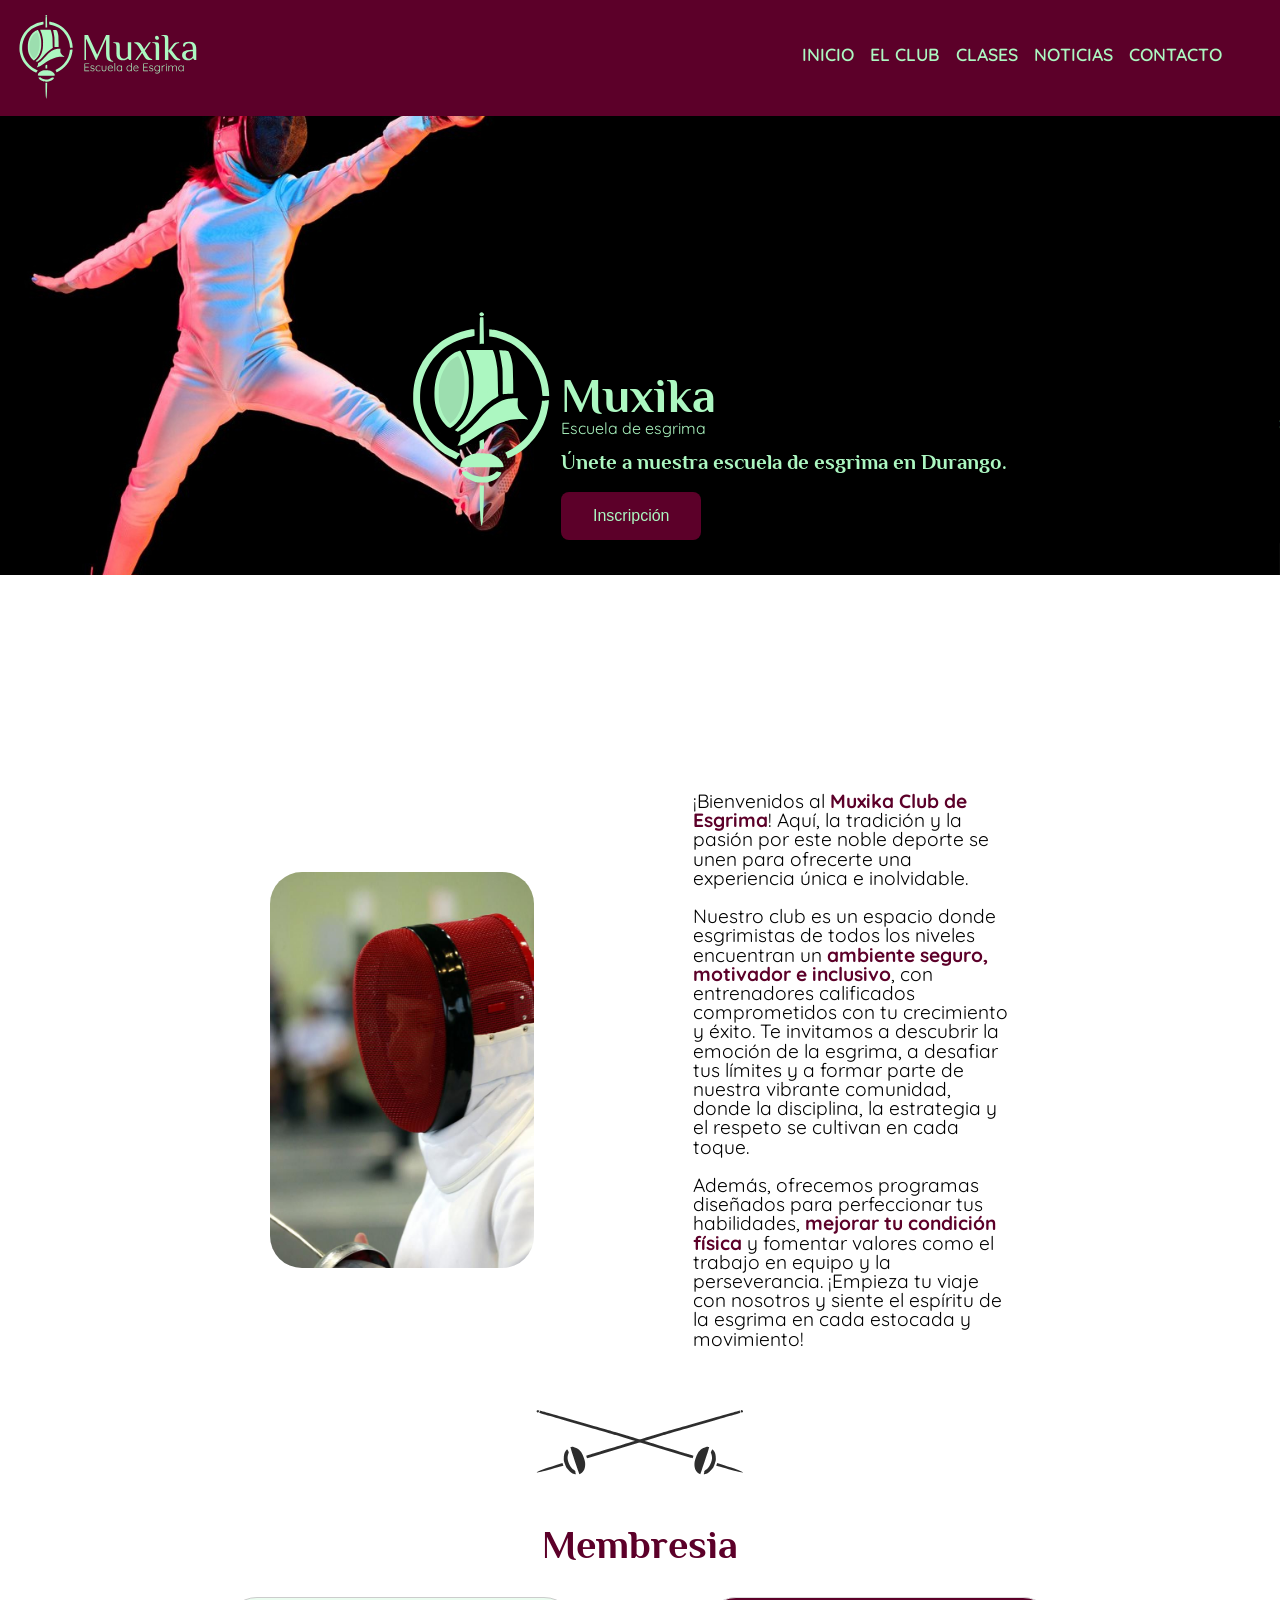
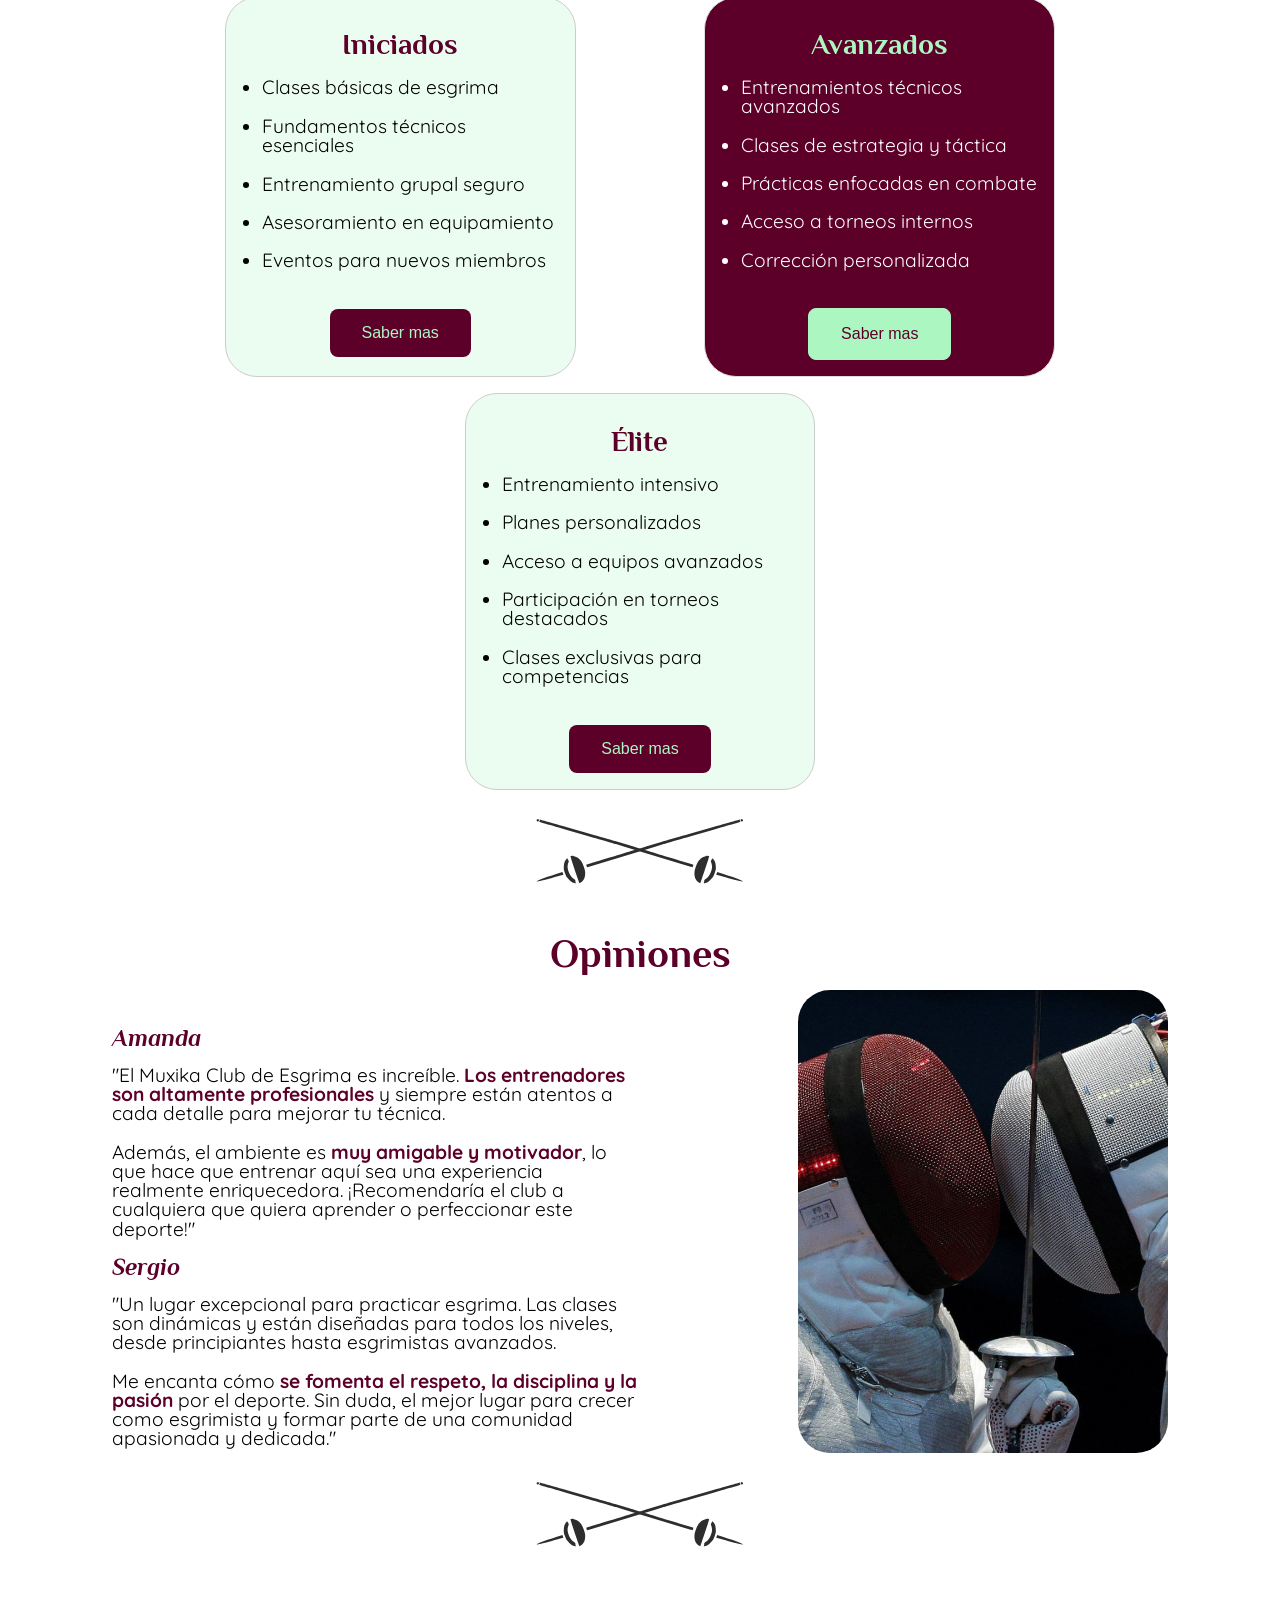
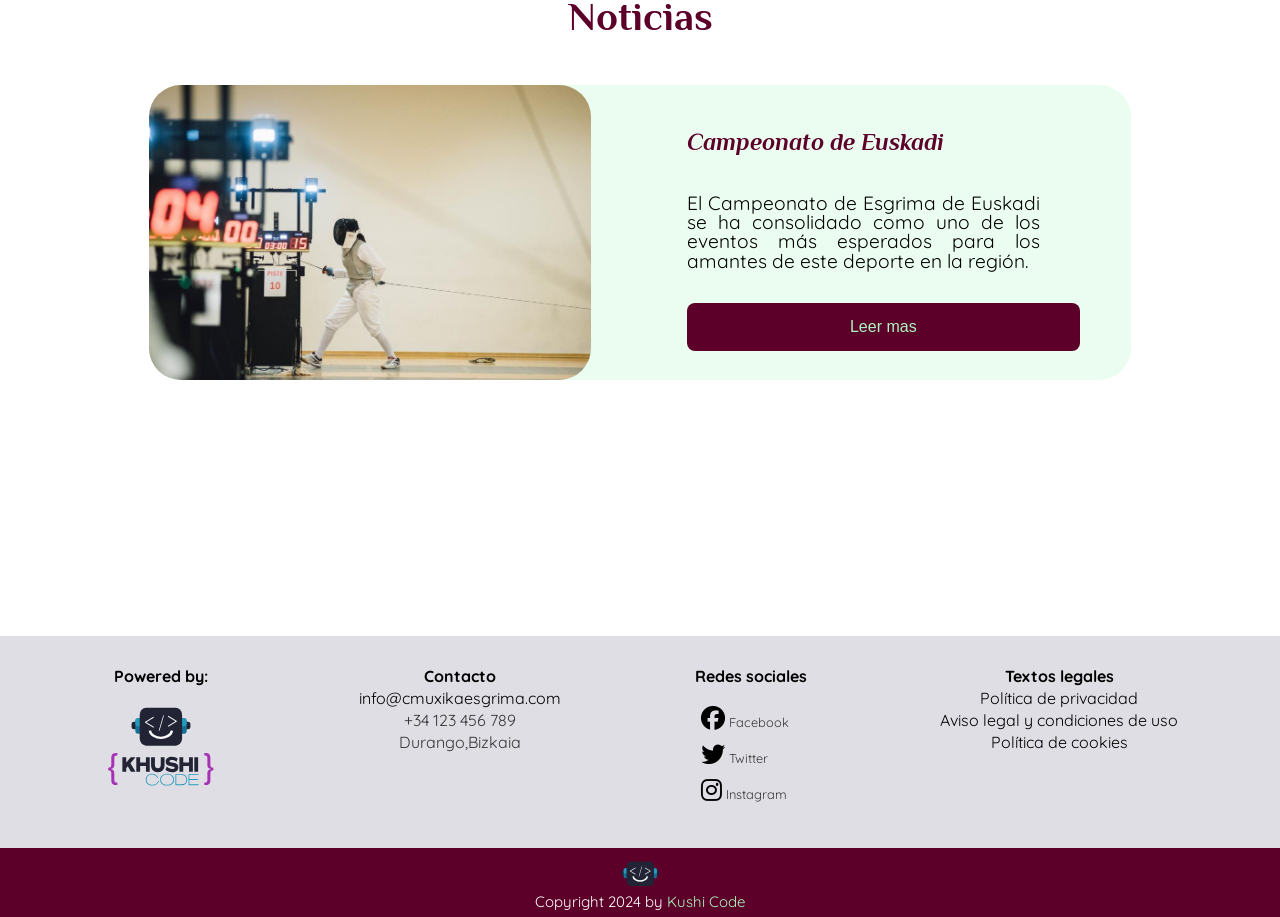
==== index.html @ 73c7e284 "responsive home" ====
<!DOCTYPE html>
<html lang="en">

<head>
  <meta charset="UTF-8" />
  <meta name="viewport" content="width=device-width, initial-scale=1.0" />
  <title>Muxica Club de Esgrima</title>
  <link rel="stylesheet" href="styles/style.css" />
  <link rel="stylesheet" href="styles/home.css" />
  <link rel="preconnect" href="https://fonts.googleapis.com" />
  <link rel="preconnect" href="https://fonts.gstatic.com" crossorigin />
  <link
    href="https://fonts.googleapis.com/css2?family=Barlow:ital,wght@0,100;0,200;0,300;0,400;0,500;0,600;0,700;0,800;0,900;1,100;1,200;1,300;1,400;1,500;1,600;1,700;1,800;1,900&family=Chakra+Petch:ital,wght@0,300;0,400;0,500;0,600;0,700;1,300;1,400;1,500;1,600;1,700&family=Philosopher:ital,wght@0,400;0,700;1,400;1,700&family=Sixtyfour+Convergence&display=swap"
    rel="stylesheet" />
  <link rel="preconnect" href="https://fonts.googleapis.com" />
  <link rel="preconnect" href="https://fonts.gstatic.com" crossorigin />
  <link
    href="https://fonts.googleapis.com/css2?family=Philosopher:ital,wght@0,400;0,700;1,400;1,700&family=Quicksand:wght@300..700&display=swap"
    rel="stylesheet" />
  <link rel="stylesheet" href="https://cdnjs.cloudflare.com/ajax/libs/font-awesome/6.6.0/css/all.min.css"/>
</head>

<body>
  <!--BARRA SUPERIOR----------------------------------->

  <header>
    <nav class="navigator">
      <img src="img/muxika-esgrima-completo.svg" alt="">

      <ul class="nav1">
        <li><a href="index.html">Inicio</a></li>
        <li><a href="about.html">El Club</a></li>
        <li><a href="clases.html">Clases</a></li>
        <li><a href="noticias.html">Noticias</a></li>
        <li><a href="contact.html">Contacto</a></li>
      </ul>
    </nav>
  </header>

  <!--CONTENIDO CENTRAL----------------------------------->

  <main>
    <section class="hero">
      <div class="hero-contenido">
        <div class="hero-logo">
          <img src="img/logo-esgrima-vector-verde.svg" alt="Logo Esgrima Muxica" />
        </div>
        <div class="hero-info">
          <h2>Muxika</h2>
          <p class="subtitleContent">Escuela de esgrima</p>
          <h4>Únete a nuestra escuela de esgrima en Durango.</h4>
          <br />
          <button class="button" type="button">Inscripción</button>
        </div>
      </div>
    </section>

    <section class="cont-inicio-1 ">
      <article class="contenedor-p-img">
        <img src="/img/home/Kagami-Tsurugi.jpeg" alt="kagami tsurugi" class="cont-img-bienvenida" />
        <p class="cont-p-inicio">
          ¡Bienvenidos al <strong>Muxika Club de Esgrima</strong>! Aquí, la tradición y la pasión
          por este noble deporte se unen para ofrecerte una experiencia única e
          inolvidable. <br><br>
          Nuestro club es un espacio donde esgrimistas de todos los
          niveles encuentran un <strong>ambiente seguro, motivador e inclusivo</strong>, con
          entrenadores calificados comprometidos con tu crecimiento y éxito. Te
          invitamos a descubrir la emoción de la esgrima, a desafiar tus límites
          y a formar parte de nuestra vibrante comunidad, donde la disciplina,
          la estrategia y el respeto se cultivan en cada toque. <br><br>
          Además, ofrecemos programas diseñados para perfeccionar tus habilidades,
          <strong>mejorar tu condición física</strong> y fomentar valores como el trabajo en
          equipo y la perseverancia. ¡Empieza tu viaje con nosotros y siente el
          espíritu de la esgrima en cada estocada y movimiento!
        </p>
      </article>
      <article>
        <h3 class="h3-inicio-membresia separador">Membresia</h3>
        <div class="cards-container">
          <div class="card">
            <h3>Iniciados</h3>
            <br />
            <p>
            <ul>
              <li>Clases básicas de esgrima</li><br>
              <li>Fundamentos técnicos esenciales</li><br>
              <li>Entrenamiento grupal seguro</li><br>
              <li>Asesoramiento en equipamiento</li><br>
              <li>Eventos para nuevos miembros</li><br>
            </ul>
            </p><br>
            <button class="button" onclick="location.href='clases.html'" type="button">Saber mas</button>
          </div>
          <div class="card-2">
            <h3>Avanzados</h3>
            <br />
            <p>
            <ul>
              <li>Entrenamientos técnicos avanzados</li><br>
              <li>Clases de estrategia y táctica</li><br>
              <li>Prácticas enfocadas en combate</li><br>
              <li>Acceso a torneos internos</li><br>
              <li>Corrección personalizada</li><br>
            </ul>
            </p><br>
            <button class="button-invertido" onclick="location.href='clases.html'" type="button">Saber mas</button>
          </div>
          <div class="card">
            <h3>Élite</h3>
            <br />
            <p>
            <ul>
              <li>Entrenamiento intensivo</li><br>
              <li>Planes personalizados</li><br>
              <li>Acceso a equipos avanzados</li><br>
              <li>Participación en torneos destacados</li><br>
              <li>Clases exclusivas para competencias</li><br>
            </ul>
            </p><br>
            <button class="button" onclick="location.href='clases.html'" type="button">Saber mas</button>
          </div>
        </div>
      </article>
      <!--opiniones-->
      <h3 class="h3-inicio-opiniones separador">Opiniones</h3>
      <article class="contenedor-p-img-3">
        <div class="texto-opiniones">
          <h4 class="h4-noticias">Amanda</h4>
          <p class="cont-p-opiniones">
            "El Muxika Club de Esgrima es increíble. <strong>Los entrenadores son altamente
              profesionales</strong> y siempre están atentos a cada detalle para mejorar tu
            técnica. <br><br>
            Además, el ambiente es <strong>muy amigable y motivador</strong>, lo que hace que
            entrenar aquí sea una experiencia realmente enriquecedora. ¡Recomendaría
            el club a cualquiera que quiera aprender o perfeccionar este deporte!"
          </p>
          <h4 class="h4-noticias">Sergio</h4>
          <p class="cont-p-opiniones">
            "Un lugar excepcional para practicar esgrima. Las clases son dinámicas y
            están diseñadas para todos los niveles, desde principiantes hasta
            esgrimistas avanzados. <br><br>
            Me encanta cómo <strong>se fomenta el respeto, la
              disciplina y la pasión </strong>por el deporte. Sin duda, el mejor lugar para
            crecer como esgrimista y formar parte de una comunidad apasionada y
            dedicada."
          </p>     
  </div>
        <img src="/img/home/esgrima-corto-home.jpeg" alt="dos esgrimistas" class="cont-img-inicio" />
      </article>
      <!--NOTICIAS-->
      <h3 class="h3-inicio-noticias separador">Noticias</h3>
      <div class="noticias">
        <article class="noticias-p-img">
          <img src="/img/home/noticias-home.jpg" alt="competicion" class="noticias-img-inicio" />
          <div class="noticias-texto">
            <h4 class="h4-noticias">Campeonato de Euskadi</h4>
            <p class="noticias-p-inicio">
              El Campeonato de Esgrima de Euskadi se ha consolidado como uno de los eventos más esperados para los
              amantes de este deporte en la región.
            </p>
            <button class="button" onclick="location.href='noticias.html'" type="button">Leer mas</button>
          </div>
        </article>
      </div>
    </section>

  </main>
<!---- footer  section-->  
  <footer>
   
    <div class="footer-content">

          <div class="footer-section">
            <h5>Powered by:</h5>
            <a href=""><img src="img/khushi-code-vectorizado-trayectos.svg" alt="" width="130px" /></a>
          </div>

         <div class="footer-section">
            <h5>Contacto</h5>
              <ul>
                <li><a href="">info@cmuxikaesgrima.com</a></li>
                <li>+34 123 456 789</li>
                <li>Durango,Bizkaia</li>
              </ul>
          </div>

          <div class="footer-section">
            <h5>Redes sociales</h5>
            <br/>
              <ul class="redessociales">
               <li><a href="https://www.facebook.com/" target="_blank"><i class="fa-brands fa-facebook"></i></a><span class="textoRedes"> Facebook</span></li>
               <li><a href="https://www.twitter.com/" target="_blank"><i class="fa-brands fa-twitter"></i></a><span class="textoRedes"> Twitter</span></li>
              <li><a href="https://www.instagram.com/" target="_blank"><i class="fa-brands fa-instagram"></i></a><span class="textoRedes"> Instagram</span></li>
              </ul>
          </div>

          <div class="footer-section"> 
              <ul>
                <h5>Textos legales</h5>
                <li><a href="rgpd.html">Política de privacidad</a></li>
                <li><a href="aviso-legal.html">Aviso legal y condiciones de uso</a></li>
                <li><a href="cookies.html">Política de cookies</a></li>
              </ul>
          </div> 

        </div>

  </footer>
<!--FIN footer  section------->

<!--zona de copyright--------->

    <div class="footer-bottom">
      <a href=""><img src="img/khushi-code-imagotipo.svg" alt="logo kushi code" width="45px" /></a>
      <p>Copyright 2024 by <a href="">Kushi Code</a></p>
    </div>
<!---->

</body>

</html>
---- styles/style.css ----
/* http://meyerweb.com/eric/tools/css/reset/ 
   v2.0 | 20110126
   License: none (public domain)
   -----------RESET-------
*/

html,
body,
div,
span,
applet,
object,
iframe,
h2,
h3,
h4,
h5,
h6,
p,
blockquote,
pre,
a,
abbr,
acronym,
address,
big,
cite,
code,
del,
dfn,
em,
img,
ins,
kbd,
q,
s,
samp,
small,
strike,
strong,
sub,
sup,
tt,
var,
b,
u,
i,
center,
dl,
dt,
dd,
ol,
ul,
li,
fieldset,
form,
label,
legend,
table,
caption,
tbody,
tfoot,
thead,
tr,
th,
td,
article,
aside,
canvas,
details,
embed,
figure,
figcaption,
footer,
header,
hgroup,
menu,
nav,
output,
ruby,
section,
summary,
time,
mark,
audio,
video {
  margin: 0;
  padding: 0;
  border: 0;
  font-size: 100%;
  vertical-align: baseline;
}
/* HTML5 display-role reset for older browsers */
article,
aside,
details,
figcaption,
figure,
footer,
header,
hgroup,
menu,
nav,
section {
  display: block;
}
body {
  line-height: 1;
}
ol,
ul {
  list-style: none;
}
blockquote,
q {
  quotes: none;
}
blockquote:before,
blockquote:after,
q:before,
q:after {
  content: "";
  content: none;
}
table {
  border-collapse: collapse;
  border-spacing: 0;
}

/* ------ESTILO ESPECÍFICO -----------------*/

/* ---- COLORES ---- */
/* CSS HEX */
:root {
  --bittersweet: #ff595eff;
  --tyrian-purple: #5c0029ff;
  --violet-jtc: #61304bff;
  --azul-claro: #94bfbeff;
  --celadon: #acf7c1ff;
  --backtrans: #acf7c13f;
}

/* --cambiar fuente:*/
h1 {
  color: var(--celadon);
  font-family: "Philosopher", "Gill Sans MT", Calibri, "Trebuchet MS",
    sans-serif;
  font-size: 2.3rem;
  font-weight: bold;
  line-height: 0.3rem;
}

h2 {
  color: var(--celadon);
  font-family: "Philosopher", "Gill Sans MT", Calibri, "Trebuchet MS",
    sans-serif;
  padding-top: 1rem;
  font-size: 2rem;
  font-weight: bold;
}

h3 {
  color: var(--celadon);
  font-family: "Philosopher", "Gill Sans MT", Calibri, "Trebuchet MS",
    sans-serif;
  padding-top: 1rem;
  font-size: 1.1rem;
  font-weight: bold;
}

h4 {
  color: var(--celadon);
  font-family: "Philosopher", "Gill Sans MT", Calibri, "Trebuchet MS",
    sans-serif;
  padding-top: 1rem;
  font-size: 1.3rem;
}

a {
  color: var(--celadon);
  text-decoration: none;
}

a:hover {
  color: var(--azul-claro);
}


.button {
	background-color: var(--tyrian-purple); /* Green */
	border: none;
	border-radius: 0.5rem;
	color: var(--celadon);
	padding: 15px 32px;
	text-align: center;
	text-decoration: none;
	display: inline-block;
	font-size: 16px;
	font-weight:500;
	cursor: pointer;
	transition-duration: 0.1s;
  }

  .button:hover{
	background-color: var(--celadon);
	color: var(--tyrian-purple);
  }

  body {
  /*background-color: black;*/
  font-family: "Quicksand", "Gill Sans MT", Calibri, "Trebuchet MS", sans-serif;
  color: var(--celadon);
  font-size: 1.2rem;

}

/* ---- BARRA SUPERIOR DE NAVEGACIÓN ---- */

.navigator {
  background-color: var(--tyrian-purple);
  height: 6rem;
  display: flex;
  justify-content: space-between;
  align-items: center;
  padding: 10px;
}

.navigator img{
  width: 200px;
}

.nav1 {
  display: flex;
  gap: 1rem;
  color: var(--celadon);
  font-family: "Quicksand", "Gill Sans MT", Calibri, "Trebuchet MS", sans-serif;
  font-weight:600;
  font-size: 1.1rem;
  text-transform: uppercase;
  padding-right: 3rem;
}

.nav1 a {
  color: var(--celadon);
  text-decoration: none;
  padding-bottom: 0.5rem;
}

.nav1 a::after {
  display:block;
  content: '';
  border-bottom: solid 3px var(--azul-claro);  
  transform: scaleX(0);  
  margin-top: 3px;
  transition: transform 250ms ease-in-out;
}

.nav1 a:hover::after {
  transform: scaleX(1);
  transform-origin:  0% 50%;
}

/* ------------------------------------ */



main {
  padding-left: 6rem;
  padding-right: 6rem;
  padding-bottom: 8rem;
}

section{
  padding: 1rem;
  margin: 2rem 0;
}

.contenedor{ 
	/*background-color: aquamarine;*/
	display: flex;
	padding-top: 3rem;
	
	gap: 2rem;
	flex-direction:column;
	/*background-color: rgba(0, 0, 0, 0.616);
	border-radius: 2rem;*/
}

.contenido1 {
  /*background-color: rgb(236, 220, 146);*/
  padding-left: 1rem;
  padding-right: 1rem;
  padding-top: 1rem;
  padding-bottom: 1rem;
}

.contenido2 {
  /*background-color: rgb(255, 154, 221);*/
  padding-left: 1rem;
  padding-right: 1rem;
  padding-top: 4rem;
  padding-bottom: 1rem;
}

.contenido3 {
  /*background-color: rgb(245, 149, 132);*/

  padding-left: 1rem;
  padding-right: 1rem;
  padding-top: 6rem;
  padding-bottom: 1rem;
 
}
/* Separador */

.separador{
    margin-top: 10rem;
    position: relative;
}

.separador::before{
    content: "";
    display: block;
    position: absolute;

    top: -12rem;
    left: 50%;
    transform: translateX(-50%); 


    width: 250px; 
    height: 200px; 

    background-image: url("../img/espadas-separador.svg");
    background-size: 250px 250px; 
    background-repeat: no-repeat;

    filter: invert(1) sepia(1) saturate(0) hue-rotate(0deg); 
  }

/*FOOTER*/

footer {
  background-color: #dedee4;
  color: rgb(56, 56, 56);
  font-size: 16px;
}

.footer-content{
   display: flex;
   justify-content: space-around;
   padding: 2rem;
   background-color: #dedee4;

   /*border-top: 1px solid#444;*/
}

.footer-section{
     text-align: center;
     
}

.footer-section a {
  color: black;
  text-decoration: none;
}

.footer-section a:hover {
  color: var(--tyrian-purple);
}



.footer-section h3{
    margin-bottom: 10px;
    font-size: 16px;
    
}

.footer-section h5{
  color: rgb(0, 0, 0);
  
}

.footer-section ul{
   list-style: none;
   padding: 0;
   color: rgb(56, 56, 56)
   
}

.footer-section ul li{
     margin: 6px;
     color: rgb(56, 56, 56)
    
    }

.footer { 
  position: absolute; 
  bottom: 0; 
  left: 0; 
  
}

.footer-bottom{
   text-align: center;
   padding: 0.5rem;
    background-color: var(--tyrian-purple);
   color: white;
   font-size: 15px;
  
}



.redessociales{
  font-size: 1.5rem;
  display: flex;
  flex-direction: column;
  text-align: left;
}

.textoRedes{
  font-size:0.8rem;
}


/* @media screen and (max-width: 800px) {
  .nav1 {
    display: flex;
    flex-direction: column;
    padding-right: 2rem;
    color: var(--celadon);
    padding-left: 3rem;
    line-height: 0.5;
    padding-top: 0rem;
	text-align: center;
	font-size: larger;
	
  }

  header {
    height: 21rem;
    display: flex;
    flex-direction: column;
    justify-content: space-around;
    padding-bottom: 2rem;
  }

  .contenedor {
    display: flex;
    flex-direction: column;
    gap: 0rem;
  
  
  }

  .identidad {
    display: flex;
    gap: 0rem;
  }

  .footer-content{
    display: flex;
    justify-content: space-between;
    font-size: 0.8rem;
    border-top: 1px solid#444;
 }
 footer{
  padding: 0;
 }
} */
---- styles/home.css ----
.hero {
  background: url("../img/home/background.jpg") 0px -221px / cover;
  margin: 0 -6rem;
  padding: 15rem 0;
  height: 100px;
  background-repeat: no-repeat;
}

.hero-contenido {
  display: flex;
  justify-content: center;
  animation-name: slide;
  animation-duration: 5s;
}

.hero-logo {
  padding: 9rem;
  position: relative;
}

.hero-logo img {
  width: 100%;
  position: absolute;
  top: -83px;
  left: 68px;
}

.hero-info h2 {
  font-size: 3rem;
}
.subtitleContent {
  color: var(--celadon);
  font-family: "Quicksand", "Gill Sans MT", Calibri, "Trebuchet MS", sans-serif;
  line-height: 1rem;
  font-size: 1rem;
}

.cont-inicio-1 {
  padding-top: 4rem;
  background-color: white;
  min-height: 50rem;
  color: var(--bittersweet);
}
strong {
  color: var(--tyrian-purple);
}

/*bienvenidos*/

.contenedor-p-img {
  width: 100%;
  display: flex;
  align-items: center;
  margin-bottom: 8rem;
  justify-content: space-evenly;
}

.cont-p-inicio {
  width: 30%;
  color: black;
}

.cont-img-bienvenida {
  width: 25%;
  height: auto;
  border-radius: 2rem;
}
/*CARDS*/

.h3-inicio-membresia {
  color: var(--tyrian-purple);
  font-size: 2.5rem;
  text-align: center;
  margin-bottom: 2rem;
}

.cards-container {
  display: flex;
  flex-direction: row;
  justify-content: space-evenly;
  flex-wrap: wrap;
  background-color: white;
  margin-bottom: 3rem;
  gap: 1rem;
}
.card {
  border: 1px solid #cccccc;
  border-radius: 2rem;
  width: 30%;
  padding: 1rem;
  text-align: center;
  background-color: #acf7c13f;
}

.card-2 {
  border: 1px solid #ddd;
  border-radius: 2rem;
  width: 30%;
  padding: 1rem;
  text-align: center;
  background-color: var(--tyrian-purple);
}

.card h3 {
  margin-top: 0.6px;
  font-size: 1.5em;
  color: var(--tyrian-purple);
}
.card-2 h3 {
  font-size: 1.5em;
  color: var(--celadon);
}

.card p {
  font-size: 1em;
  text-align: center;
  color: rgb(36, 36, 36);
}
.h3-about {
  text-justify: center;
}
.button-invertido {
  background-color: var(--celadon);
  color: var(--tyrian-purple);
  border: 0.1rem solid var(--celadon);
  border-radius: 0.5rem;
  padding: 1rem 2rem;
  text-align: center;
  text-decoration: none;
  display: inline-block;
  font-size: 1rem;
  font-weight: 500;
  cursor: pointer;
  transition-duration: 0.1s;
}
.button-invertido:hover {
  background-color: var(--tyrian-purple);
  color: var(--celadon);
}

.card ul {
  list-style-type: disc;
  padding-left: 0;
}
.card-2 ul {
  list-style-type: disc;
  padding-left: 0;
}

.card li {
  text-align: left;
  margin-left: 20px;
  color: black;
}

.card-2 li {
  text-align: left;
  margin-left: 20px;
  color: white;
}

/*opiniones*/
.contenedor-p-img-3 {
  width: 100%;
  display: flex;
  justify-content: space-between;
  align-items: center;
  margin-top: -1rem;
  margin-bottom: 2rem;
}
.h3-inicio-opiniones {
  color: var(--tyrian-purple);
  font-size: 2.5rem;
  text-align: center;
  margin-top: 8rem;
  margin-bottom: 2rem;
}

.texto-opiniones {
  display: flex;
  flex-direction: column;
  width: 55%;
  margin-right: 10rem;
  padding-top: 1rem;
  text-align: justify;
}
.cont-p-opiniones {
  text-align: start;
  color: black;
}

.cont-img-inicio {
  width: 35%;
  height: 35%;
  border-radius: 2rem;
}
.h4-noticias {
  margin-bottom: 1rem;
  font-style: italic;
  font-size: 1.5rem;
}

/*noticias*/
.h3-inicio-noticias {
  color: var(--tyrian-purple);
  font-size: 2.5rem;
  text-align: center;
  margin-top: 8rem;
  margin-bottom: 3rem;
}

.noticias {
  width: 100%;
  margin: 0 auto;
  display: flex;
  justify-content: center;
  align-items: center;
}
.noticias-p-img {
  width: 93%;
  display: flex;
  align-items: center;
  margin-bottom: 5rem;
  justify-content: flex-start;
  background-color: #acf7c13f;
  border-radius: 2rem;
}
.noticias-texto {
  width: 40%;
  display: flex;
  flex-direction: column;
  justify-content: space-between;
  margin-left: 6rem;
}

.noticias-p-inicio {
  width: 90%;
  color: black;
  text-align: justify;
  margin-bottom: 2rem;
  margin-top: 1.5rem;
}

.noticias-img-inicio {
  width: 45%;
  height: auto;
  border-radius: 2rem;
}
.h4-noticias {
  color: var(--tyrian-purple);
}

.button-noticias {
  background-color: var(--celadon);
  color: var(--tyrian-purple);
  border-radius: 0.5rem;
  padding: 1rem 2rem;
  text-align: center;
  text-decoration: none;
  display: inline-block;
  font-size: 1rem;
  font-weight: 500;
  cursor: pointer;
  transition-duration: 0.1s;
  border: 0.15rem solid var(--tyrian-purple);
  z-index: 2;
}
.button-noticias:hover {
  background-color: var(--tyrian-purple);
  color: var(--celadon);
}

/*fondos*/
.ilustracion-soledad {
  position: relative;
}

.ilustracion-soledad::before {
  content: "";
  display: block;
  position: absolute;
  bottom: -15rem;
  left: rem;
  transform: translateX(-50%);
  width: 100%;
  height: 100%;
  background-image: url("../img/ilustraciones/ilustracion-esgrima-soledad.png");
  background-size: 24%;
  background-repeat: no-repeat;
  filter: opacity(25%);
}

.ilustracion-paca {
  position: relative;
}

.ilustracion-paca::before {
  content: "";
  display: block;
  position: absolute;
  bottom: -7rem;
  right: 1rem;
  transform: translateX(-50%);
  width: 100%;
  height: 100%;
  background-image: url("../img/ilustraciones/ilustracion-esgrima-paca..png");
  background-size: 70%;
  background-repeat: no-repeat;
  filter: opacity(20%);
}

.ilustracion-miguel {
  position: relative;
  z-index: 1;
}

.ilustracion-miguel::before {
  content: "";
  display: block;
  position: absolute;
  top: 11rem;
  left: 15rem;
  transform: translateX(-50%);
  width: 100%;
  height: 100%;
  background-image: url("../img/ilustraciones/ilustracion-esgrima-julian-y-miguel-.png");
  background-size: 61%;
  background-repeat: no-repeat;
  filter: opacity(20%);
}
@keyframes slide {
  from {
    filter: opacity(0%);
  }

  to {
    filter: opacity(100%);
  }
}

.contenedor {
  display: flex;
  flex-direction: row;
  gap: 0rem;
  padding-bottom: 10rem;
  justify-content: flex-start;
  padding-top: 10rem;
  animation-name: slide;
  animation-duration: 5s;
}

@media screen and (max-width: 841px) {
  body {
    background-image: none;
  }
  .hero {
    height: 22rem;
    margin-bottom: -9rem;
  }
  .contenedor-p-img {
    display: flex;
    flex-direction: column;
    gap: 0rem;
    padding-bottom: 0rem;
  }

  .cont-inicio-1 {
    flex-direction: column;
    align-items: center;
  }

  .cont-img-bienvenida {
    width: 80%;
    padding-bottom: 1rem;
  }

  .cont-p-inicio {
    width: 90%;
    margin-bottom: 1rem;
  }
  .cards-container {
    width: 100%;
  }
  .card {
    width: 45%;
  }

  .card-2 {
    width: 45%;
  }

  .contenedor-p-img-3 {
    display: flex;
  }
  .texto-opiniones {
    width: 100%;
    text-align: justify;
    margin-right: -3.5rem;
  }

  .cont-img-inicio {
    width: 80%;
    margin-top: 1rem;
    margin-bottom: 5rem;
  }

  .contenedor-p-img-3 {
    flex-direction: column;
    align-items: center;
  }

  .h3-inicio-noticias {
    font-size: 2rem;
    margin-top: 5rem;
    margin-bottom: 2rem;
  }

  .noticias {
    flex-direction: column;
    margin-bottom: -10rem;
  }

  .noticias-texto {
    width: 100%;
    margin-left: 0;
    text-align: center;
  }

  .noticias-p-img {
    width: 100%;
    flex-direction: column;
    padding: 3rem;
  }

  .noticias-img-inicio {
    width: 100%;
    margin-top: 1rem;
  }
}

@media only screen and (max-width: 530px) {

  .hero {
    margin-bottom: -15rem;
  }
  .cont-p-inicio {
    width: 100%;
    text-align: justify;
  }
  .cont-img-bienvenida {
    width: 100%;
  }

  .card {
    width: 95%;
  }

  .card-2 {
    width: 95%;
  }


  .texto-opiniones {  
    margin-right: 0rem;

  }

}
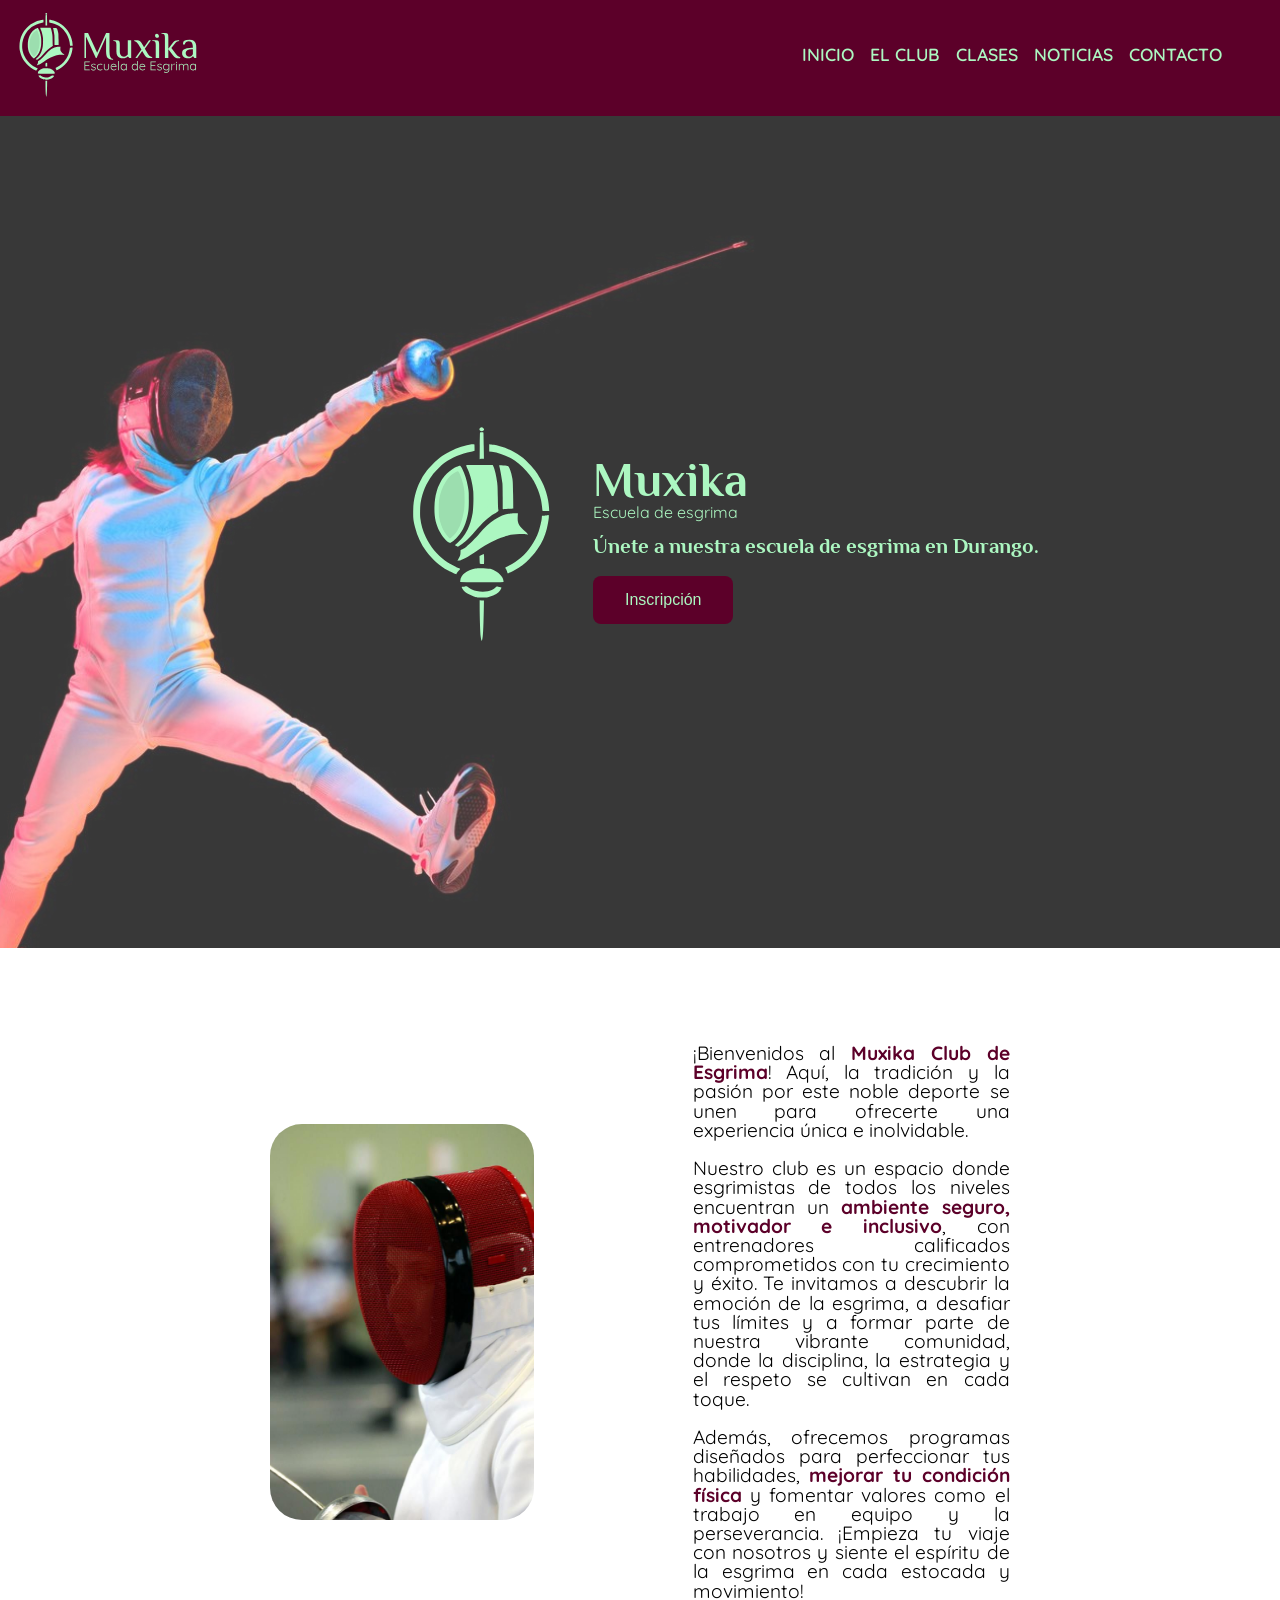
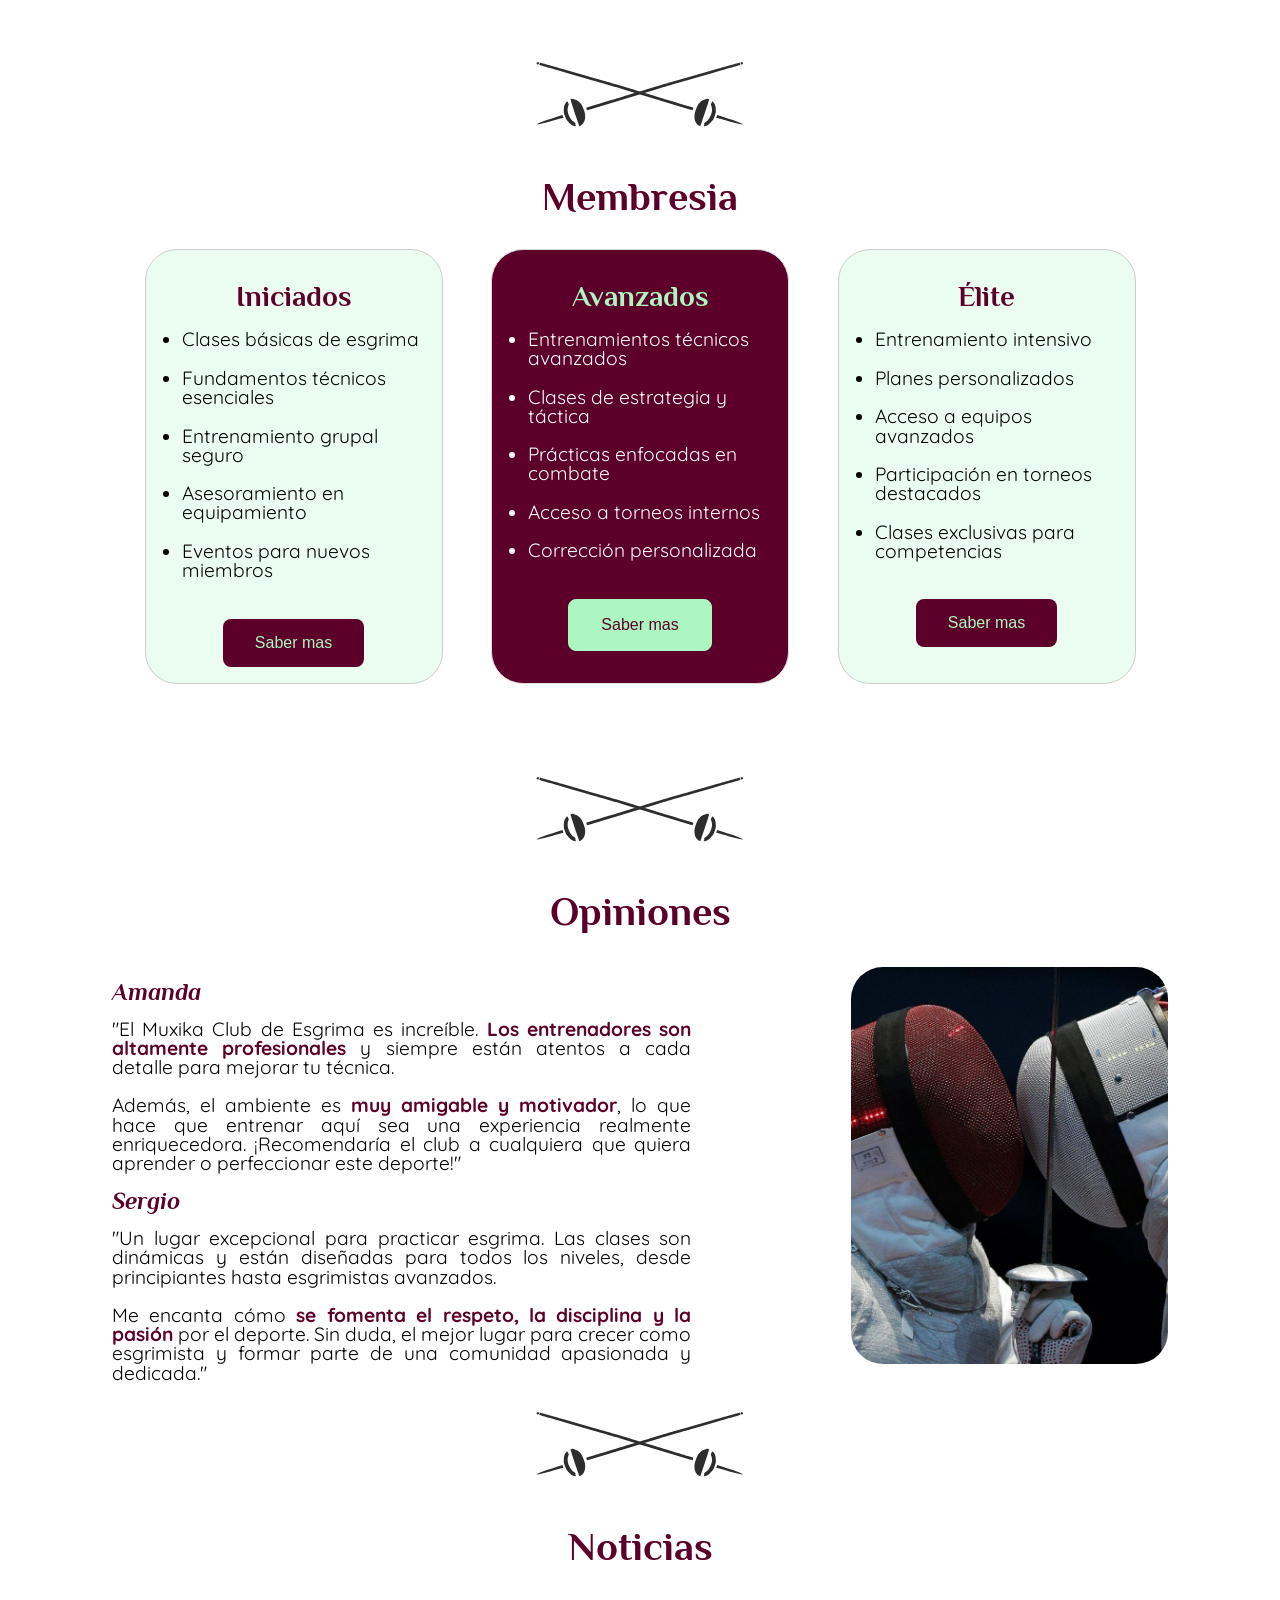
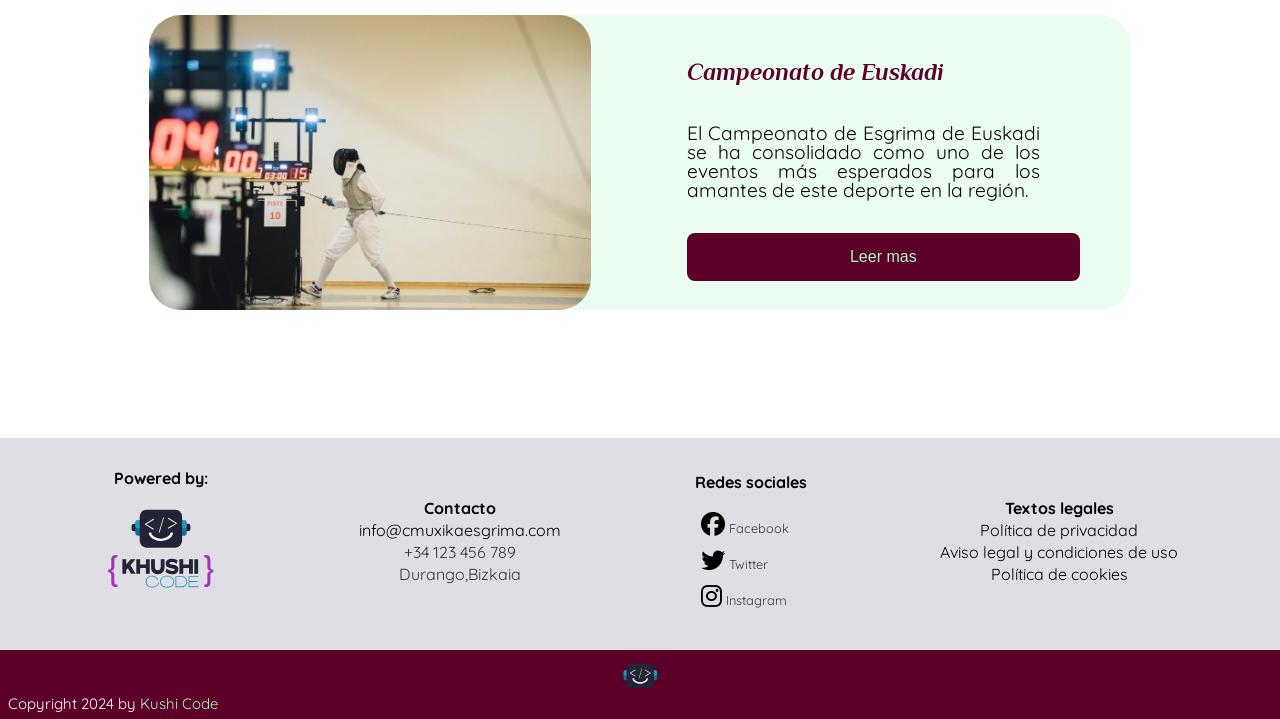
==== commit cc6a01c6: "navbar" ====
--- a/index.html
+++ b/index.html
@@ -25,18 +25,19 @@
   <!--BARRA SUPERIOR----------------------------------->
 
   <header>
-    <nav class="navigator">
-      <img src="img/muxika-esgrima-completo.svg" alt="">
-
-      <ul class="nav1">
-        <li><a href="index.html">Inicio</a></li>
-        <li><a href="about.html">El Club</a></li>
-        <li><a href="clases.html">Clases</a></li>
-        <li><a href="noticias.html">Noticias</a></li>
-        <li><a href="contact.html">Contacto</a></li>
-      </ul>
-    </nav>
-  </header>
+  <nav class="navigator">
+    <a href="index.html"><img src="img/muxika-esgrima-completo.svg" alt=""></a>
+    <input type="checkbox" id="menu">
+    <label for="menu"> ☰ </label>
+    <ul class="nav1">
+      <li><a href="index.html">Inicio</a></li>
+      <li><a href="about.html">El Club</a></li>
+      <li><a href="clases.html">Clases</a></li>
+      <li><a href="noticias.html">Noticias</a></li>
+      <li><a href="contact.html">Contacto</a></li>
+    </ul>
+  </nav>
+</header>
 
   <!--CONTENIDO CENTRAL----------------------------------->
 
--- a/styles/style.css
+++ b/styles/style.css
@@ -186,6 +186,122 @@
 }
 
 
+  /*:-Animación botón--*/
+
+  @keyframes float {
+    10% {
+      box-shadow: 0 5px 15px 0px rgba(0,0,0,0.6);
+      transform: translatey(0px);
+    }
+    50% {
+      box-shadow: 0 25px 15px 0px rgba(0,0,0,0.2);
+      transform: translatey(-20px);
+    }
+    100% {
+      box-shadow: 0 5px 15px 0px rgba(0,0,0,0.6);
+      transform: translatey(0px);
+    }
+  }
+
+  /*---*/
+
+  .buttonDescuento {
+
+    background-color: var(--bittersweet); 
+    border: none;
+    border-radius: 0.5rem;
+    color: white;
+    padding: 1rem 1rem;
+    text-align: center;
+    text-decoration: none;
+    
+    font-size: 16px;
+    font-weight:500;
+    cursor: pointer;
+    transition-duration: 0.1s;
+    
+    animation: float 6s ease-in-out infinite;
+    float: right;
+     width: 12rem;
+    
+    }
+  
+    .buttonDescuento:hover{
+    background-color: var(--celadon);
+    color: var(--tyrian-purple);
+    }
+
+        /*:-Animación botón2--*/
+
+        @keyframes float2 {
+          10% {
+           
+            transform: translatey(0px);
+          }
+          50% {
+            transform: translatey(-20px);
+          }
+          100% {
+            transform: translatey(0px);
+          }
+        }
+      
+        /*---*/
+
+    .paraelboton{
+      /*background-color: black;*/
+      display: flex;
+      justify-content: center;   
+     animation: float2 6s ease-in-out infinite;
+ 
+}
+
+    @keyframes slide-in {
+      from {
+       transform: translateX(100rem);
+
+        
+      }
+    
+      to {
+        transform: translateX(0%);
+        
+      }
+
+    }
+  
+
+    .buttonDescuento2 {
+
+      background-color: var(--bittersweet); 
+      border: none;
+      border-radius: 0.5rem;
+      color: white;
+      padding: 1rem 1rem;
+      text-align: center;
+      text-decoration: none;
+      font-size: 16px;
+      font-weight:500;
+      cursor: pointer;
+      cursor: hand;
+      transition-duration: 0.1s;
+      animation: slide-in 2s ease-in-out infinite;
+      width: 12rem;
+  }
+  
+    .buttonDescuento2:hover{
+    background-color: var(--celadon);
+    color: var(--tyrian-purple);
+    }
+  
+      
+      
+    
+ 
+
+
+
+
 .button {
 	background-color: var(--tyrian-purple); /* Green */
 	border: none;
@@ -199,6 +315,7 @@
 	font-weight:500;
 	cursor: pointer;
 	transition-duration: 0.1s;
+ /* animation: float 6s ease-in-out infinite;*/
   }
 
   .button:hover{
@@ -206,6 +323,8 @@
 	color: var(--tyrian-purple);
   }
 
+
+
   body {
   /*background-color: black;*/
   font-family: "Quicksand", "Gill Sans MT", Calibri, "Trebuchet MS", sans-serif;
@@ -216,53 +335,33 @@
 
 /* ---- BARRA SUPERIOR DE NAVEGACIÓN ---- */
 
-.navigator {
-  background-color: var(--tyrian-purple);
-  height: 6rem;
+header {
+  position: sticky;
+  top: 0;
+  z-index: 1;
+}
+
+.navigator input,
+.nav1 {
+  display: none;
+}
+
+.navigator label {
+  position: absolute;
+  top: 1rem;
+  right: 1rem;
+  font-size: 1.5rem;
+  border: 1px solid;
+  padding: 0.8rem;
+  border-radius: 0.4rem;
+}
+
+.navigator input:checked  ~ ul{
   display: flex;
-  justify-content: space-between;
-  align-items: center;
-  padding: 10px;
-}
-
-.navigator img{
-  width: 200px;
-}
-
-.nav1 {
-  display: flex;
-  gap: 1rem;
-  color: var(--celadon);
-  font-family: "Quicksand", "Gill Sans MT", Calibri, "Trebuchet MS", sans-serif;
-  font-weight:600;
-  font-size: 1.1rem;
-  text-transform: uppercase;
-  padding-right: 3rem;
-}
-
-.nav1 a {
-  color: var(--celadon);
-  text-decoration: none;
-  padding-bottom: 0.5rem;
-}
-
-.nav1 a::after {
-  display:block;
-  content: '';
-  border-bottom: solid 3px var(--azul-claro);  
-  transform: scaleX(0);  
-  margin-top: 3px;
-  transition: transform 250ms ease-in-out;
-}
-
-.nav1 a:hover::after {
-  transform: scaleX(1);
-  transform-origin:  0% 50%;
-}
-
-/* ------------------------------------ */
-
-
+  flex-direction: column;
+}
+
+/* ---- FIN BARRA SUPERIOR DE NAVEGACIÓN ---- */
 
 main {
   padding-left: 6rem;
@@ -351,6 +450,7 @@
    justify-content: space-around;
    padding: 2rem;
    background-color: #dedee4;
+   align-items: center;
 
    /*border-top: 1px solid#444;*/
 }
@@ -424,49 +524,194 @@
   font-size:0.8rem;
 }
 
-
-/* @media screen and (max-width: 800px) {
-  .nav1 {
-    display: flex;
+.titulo-clases {
+  background: url(../img/clases/esgrima-clases-cabecera.jpg);
+  background-size:   cover;
+  background-position-y: 50%;
+  height: 22rem;
+  display: flex;
+  justify-content: center;
+  align-items: center;
+}
+
+.titulo-clases h1{
+  color: var(--celadon);
+  font-family: "Philosopher", "Gill Sans MT", Calibri, "Trebuchet MS", sans-serif;
+  font-size: 5rem;
+  font-weight: bold;
+  text-transform: uppercase;
+}
+
+.titulo-noticias {
+  background: url(../img/noticias/esgrima-cabecera-noticias.jpg);
+  background-size:   cover;
+  background-position-y: 50%;
+  height: 22rem;
+  display: flex;
+  justify-content: center;
+  align-items: center;
+
+  background-color: rgba(180, 104, 187, 0.5);
+  background-size: cover;
+  background-position: center;
+  background-blend-mode: screen;
+}
+
+.titulo-noticias h1{
+  color: var(--tyrian-purple);
+  font-family: "Philosopher", "Gill Sans MT", Calibri, "Trebuchet MS", sans-serif;
+  font-size: 5rem;
+  font-weight: bold;
+  text-transform: uppercase;
+}
+
+@media only screen and (max-width: 840px) {
+  
+header {
+    position: sticky;
+    top: 0;
     flex-direction: column;
-    padding-right: 2rem;
-    color: var(--celadon);
-    padding-left: 3rem;
-    line-height: 0.5;
-    padding-top: 0rem;
-	text-align: center;
-	font-size: larger;
-	
+    align-items: center;
+    justify-content: center;
+    width: 100%;
+    background-color: var(--tyrian-purple);
   }
 
-  header {
-    height: 21rem;
-    display: flex;
-    flex-direction: column;
-    justify-content: space-around;
-    padding-bottom: 2rem;
+  .navigator {
+      display: flex;
+      flex-direction: column;
+      padding-right: 2rem;
+      color: var(--celadon);
+      padding-left: 3rem;
+      line-height: 0.5;
+      padding-top: 0rem;
+      text-align: center;
   }
 
-  .contenedor {
+.navigator img{
+  height: 80px;
+  align-self: flex-start;
+
+}
+
+.navigator li {
+  margin: 1rem;
+  font-size: 2rem;
+  border: 1px solid;
+  padding: 0;
+}
+
+.nav1 li a {
+  display: block; 
+  padding: 1rem; 
+  text-decoration: none; 
+  color: inherit; 
+}
+
+.nav1 li a:active, .nav1 li a:hover {
+  background-color: var(--azul-claro);
+  color: var(--violet-jtc);
+}
+
+.contenedor {
     display: flex;
     flex-direction: column;
     gap: 0rem;
-  
-  
-  }
-
-  .identidad {
+}
+
+.identidad {
     display: flex;
     gap: 0rem;
+}
+
+.footer-content{
+display: grid;
+grid-template-columns: 1fr 1fr; /*fr= fracción*/
+}
+
+.redessociales{
+  text-align: center;
+  
+  
   }
+
+}
+
+@media only screen and (min-width:841px) {
+
+/* ---- BARRA SUPERIOR DE NAVEGACIÓN ---- */
+
+.navigator {
+  background-color: var(--tyrian-purple);
+  height: 6rem;
+  display: flex;
+  justify-content: space-between;
+  align-items: center;
+  padding: 10px;
+}
+
+.navigator img{
+  width: 200px;
+}
+
+.navigator label{
+  display: none;
+}
+
+.navigator input:checked  ~ ul{
+  display: flex;
+  flex-direction:row;
+}
+
+.nav1 {
+  display: flex;
+  flex-direction: row;
+  gap: 1rem;
+  color: var(--celadon);
+  font-family: "Quicksand", "Gill Sans MT", Calibri, "Trebuchet MS", sans-serif;
+  font-weight:600;
+  font-size: 1.1rem;
+  text-transform: uppercase;
+  padding-right: 3rem;
+}
+
+.nav1 a {
+  color: var(--celadon);
+  text-decoration: none;
+  padding-bottom: 0.5rem;
+}
+
+.nav1 a::after {
+  display:block;
+  content: '';
+  border-bottom: solid 3px var(--azul-claro);  
+  transform: scaleX(0);  
+  margin-top: 3px;
+  transition: transform 250ms ease-in-out;
+}
+
+.nav1 a:hover::after {
+  transform: scaleX(1);
+  transform-origin:  0% 50%;
+}
+/* ------------------------------------ */
+
+}
+
+
+
+@media screen and (max-width: 490px) {
 
   .footer-content{
     display: flex;
-    justify-content: space-between;
-    font-size: 0.8rem;
-    border-top: 1px solid#444;
- }
- footer{
-  padding: 0;
- }
-} */+    flex-direction:column-reverse;
+    gap: 1.5rem;
+    }
+    
+    .redessociales{
+      text-align: center;
+      
+      }
+
+
+} 
--- a/styles/home.css
+++ b/styles/home.css
@@ -1,14 +1,18 @@
 .hero {
-  background: url("../img/home/background.jpg") 0px -221px / cover;
+  background: url("../img/home/background.jpg");
   margin: 0 -6rem;
   padding: 15rem 0;
-  height: 100px;
+  background-color: rgba(202, 202, 202, 0.377);
+  background-size: cover;
+  background-position: center;
+  background-blend-mode: overlay;
   background-repeat: no-repeat;
 }
 
 .hero-contenido {
   display: flex;
   justify-content: center;
+  align-items: center;
   animation-name: slide;
   animation-duration: 5s;
 }
@@ -16,12 +20,13 @@
 .hero-logo {
   padding: 9rem;
   position: relative;
+  margin: 2rem;
 }
 
 .hero-logo img {
   width: 100%;
   position: absolute;
-  top: -83px;
+  top: 0px;
   left: 68px;
 }
 
@@ -43,6 +48,10 @@
 }
 strong {
   color: var(--tyrian-purple);
+}
+
+p{
+  text-align: justify;
 }
 
 /*bienvenidos*/
@@ -86,7 +95,7 @@
 .card {
   border: 1px solid #cccccc;
   border-radius: 2rem;
-  width: 30%;
+  width: 25%;
   padding: 1rem;
   text-align: center;
   background-color: #acf7c13f;
@@ -95,7 +104,7 @@
 .card-2 {
   border: 1px solid #ddd;
   border-radius: 2rem;
-  width: 30%;
+  width: 25%;
   padding: 1rem;
   text-align: center;
   background-color: var(--tyrian-purple);
@@ -119,6 +128,7 @@
 .h3-about {
   text-justify: center;
 }
+
 .button-invertido {
   background-color: var(--celadon);
   color: var(--tyrian-purple);
@@ -172,7 +182,7 @@
   color: var(--tyrian-purple);
   font-size: 2.5rem;
   text-align: center;
-  margin-top: 8rem;
+  margin-top: 12rem;
   margin-bottom: 2rem;
 }
 
@@ -187,11 +197,12 @@
 .cont-p-opiniones {
   text-align: start;
   color: black;
+  text-align: justify;
 }
 
 .cont-img-inicio {
-  width: 35%;
-  height: 35%;
+  width: 30%;
+  height: 30%;
   border-radius: 2rem;
 }
 .h4-noticias {
@@ -215,6 +226,7 @@
   display: flex;
   justify-content: center;
   align-items: center;
+  margin-bottom: -8rem;
 }
 .noticias-p-img {
   width: 93%;
@@ -349,12 +361,44 @@
   animation-duration: 5s;
 }
 
+@media only screen and (max-width: 530px) {
+
+  .hero {
+    margin-bottom: -15rem;
+  }
+
+  .cont-p-inicio {
+    width: 100%;
+    text-align: justify;
+  }
+  .cont-img-bienvenida {
+    width: 100%;
+  }
+
+  .card {
+    width: 95%;
+  }
+
+  .card-2 {
+    width: 95%;
+  }
+
+
+  .texto-opiniones {  
+    margin-right: 0rem;
+
+  }
+
+
+
+}
+
 @media screen and (max-width: 841px) {
   body {
     background-image: none;
   }
   .hero {
-    height: 22rem;
+ 
     margin-bottom: -9rem;
   }
   .contenedor-p-img {
@@ -436,33 +480,4 @@
     width: 100%;
     margin-top: 1rem;
   }
-}
-
-@media only screen and (max-width: 530px) {
-
-  .hero {
-    margin-bottom: -15rem;
-  }
-  .cont-p-inicio {
-    width: 100%;
-    text-align: justify;
-  }
-  .cont-img-bienvenida {
-    width: 100%;
-  }
-
-  .card {
-    width: 95%;
-  }
-
-  .card-2 {
-    width: 95%;
-  }
-
-
-  .texto-opiniones {  
-    margin-right: 0rem;
-
-  }
-
 }
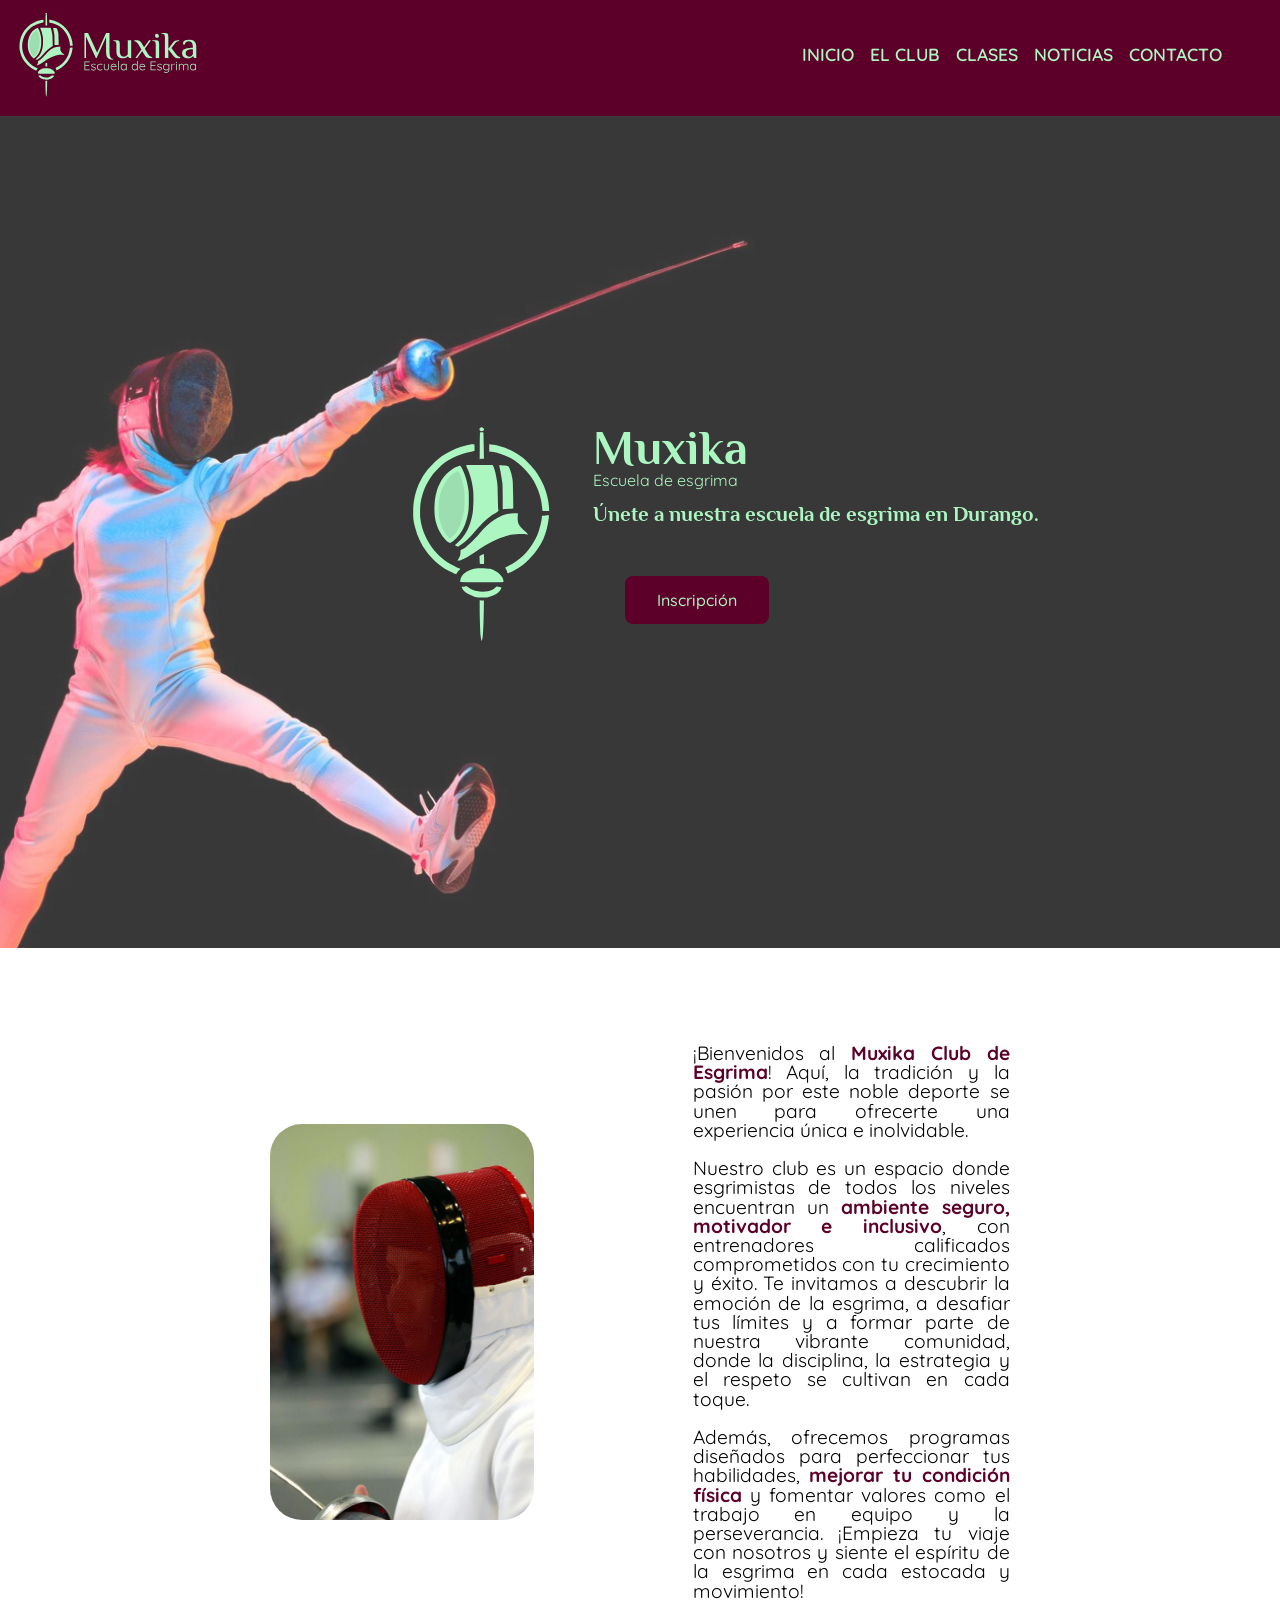
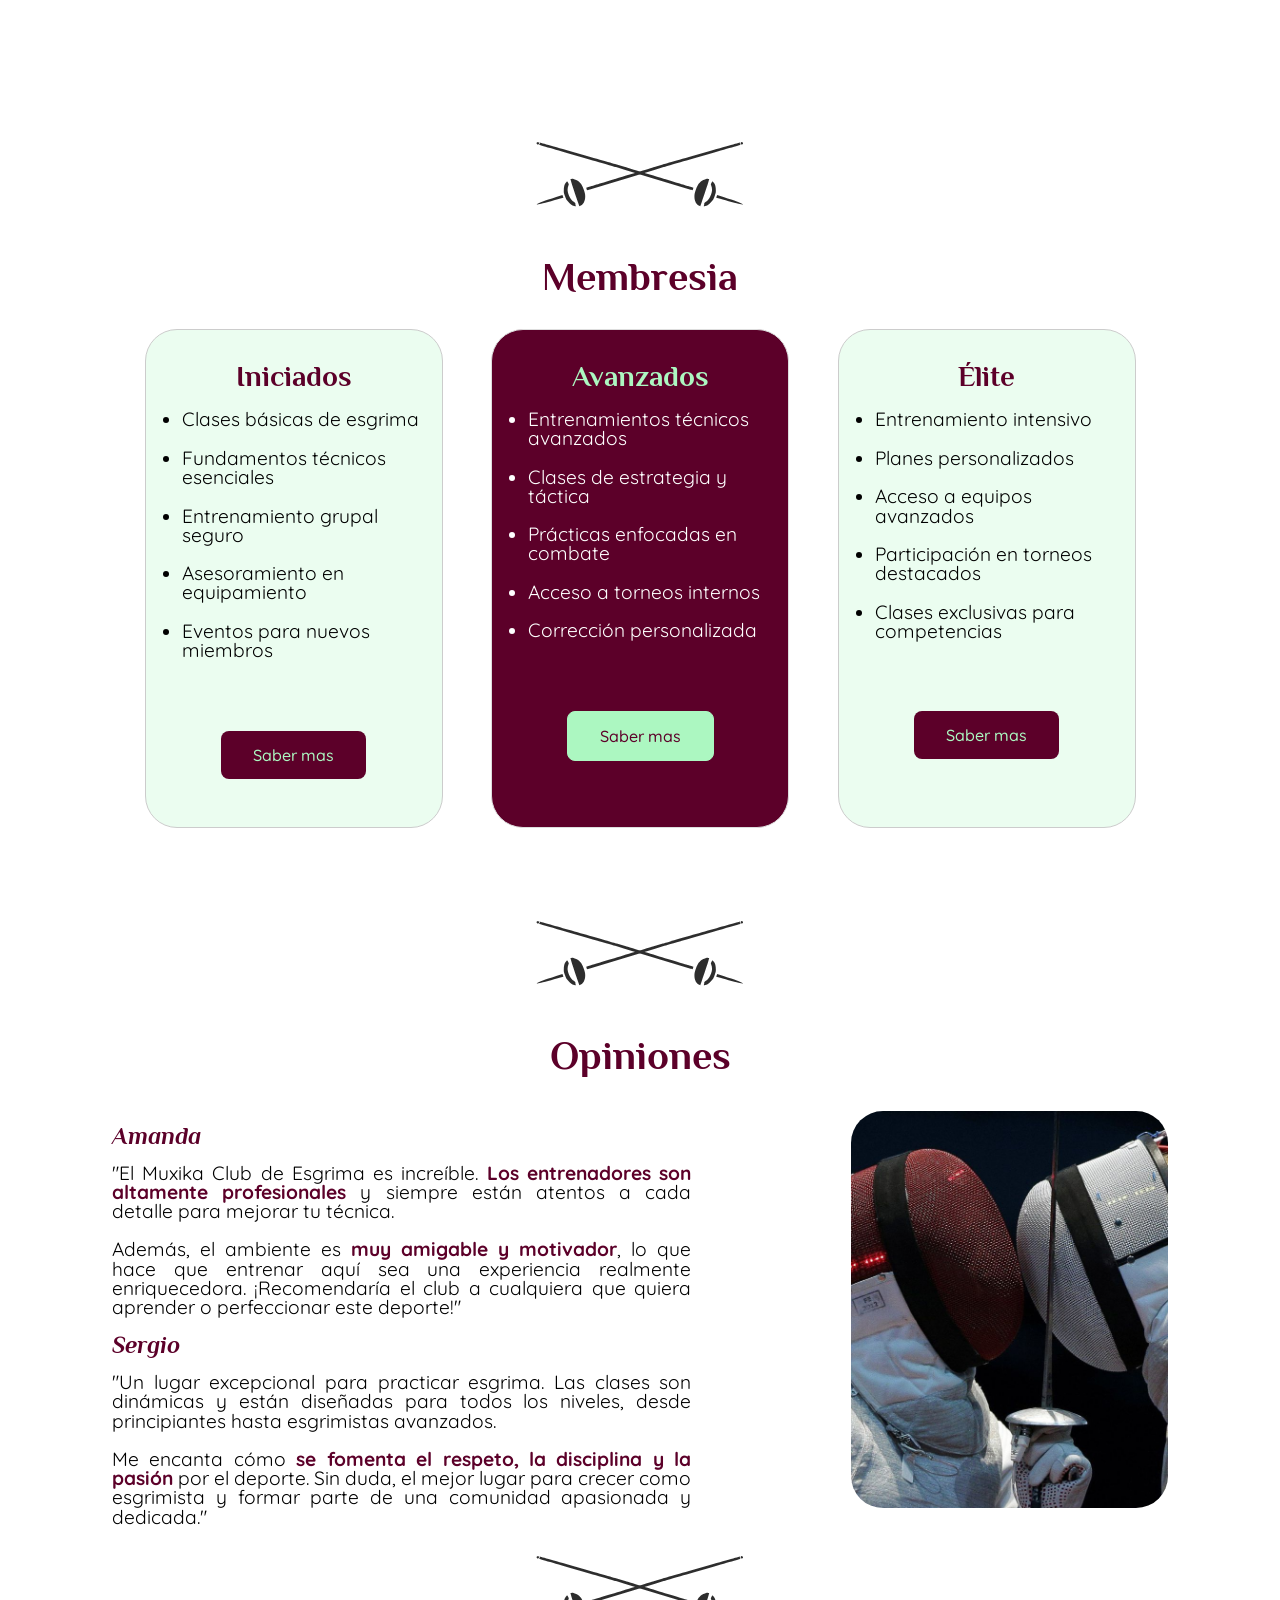
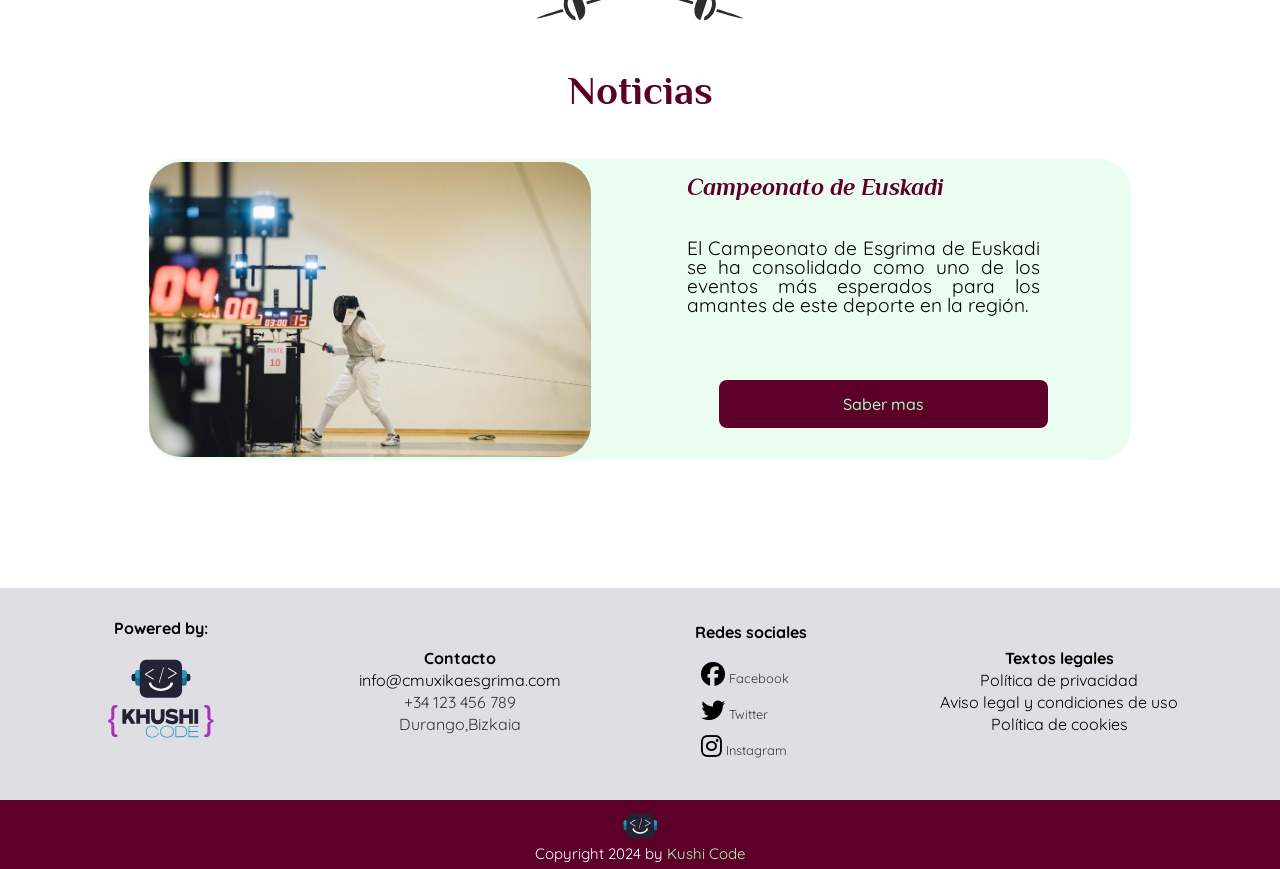
==== commit ee29c776: "arreglos desplazamientos en about y clases, arreglos de estilos y mediaqueries" ====
--- a/index.html
+++ b/index.html
@@ -52,7 +52,7 @@
           <p class="subtitleContent">Escuela de esgrima</p>
           <h4>Únete a nuestra escuela de esgrima en Durango.</h4>
           <br />
-          <button class="button" type="button">Inscripción</button>
+          <a href="contact.html" class="button">Inscripción</a>
         </div>
       </div>
     </section>
@@ -91,7 +91,7 @@
               <li>Eventos para nuevos miembros</li><br>
             </ul>
             </p><br>
-            <button class="button" onclick="location.href='clases.html'" type="button">Saber mas</button>
+            <a href="clases.html" class="button">Saber mas</a>
           </div>
           <div class="card-2">
             <h3>Avanzados</h3>
@@ -105,7 +105,7 @@
               <li>Corrección personalizada</li><br>
             </ul>
             </p><br>
-            <button class="button-invertido" onclick="location.href='clases.html'" type="button">Saber mas</button>
+            <a href="clases.html" class="button-invertido">Saber mas</a>
           </div>
           <div class="card">
             <h3>Élite</h3>
@@ -119,7 +119,7 @@
               <li>Clases exclusivas para competencias</li><br>
             </ul>
             </p><br>
-            <button class="button" onclick="location.href='clases.html'" type="button">Saber mas</button>
+            <a href="clases.html" class="button">Saber mas</a>
           </div>
         </div>
       </article>
@@ -160,7 +160,7 @@
               El Campeonato de Esgrima de Euskadi se ha consolidado como uno de los eventos más esperados para los
               amantes de este deporte en la región.
             </p>
-            <button class="button" onclick="location.href='noticias.html'" type="button">Leer mas</button>
+            <a href="noticias.html" class="button">Saber mas</a>
           </div>
         </article>
       </div>
--- a/styles/style.css
+++ b/styles/style.css
@@ -142,7 +142,7 @@
 
 /* --cambiar fuente:*/
 h1 {
-  color: var(--celadon);
+  color: var(--celadon); 
   font-family: "Philosopher", "Gill Sans MT", Calibri, "Trebuchet MS",
     sans-serif;
   font-size: 2.3rem;
@@ -294,20 +294,13 @@
     color: var(--tyrian-purple);
     }
   
-      
-      
-    
- 
-
-
-
-
 .button {
 	background-color: var(--tyrian-purple); /* Green */
 	border: none;
 	border-radius: 0.5rem;
 	color: var(--celadon);
-	padding: 15px 32px;
+  margin: 2rem;
+	padding: 1rem 2rem;
 	text-align: center;
 	text-decoration: none;
 	display: inline-block;
@@ -322,6 +315,26 @@
 	background-color: var(--celadon);
 	color: var(--tyrian-purple);
   }
+
+  .button-invertido {
+    background-color: var(--celadon);
+    color: var(--tyrian-purple);
+    border: 0.1rem solid var(--celadon);
+    border-radius: 0.5rem;
+    padding: 1rem 2rem;
+    margin: 2rem;
+    text-align: center;
+    text-decoration: none;
+    display: inline-block;
+    font-size: 1rem;
+    font-weight: 500;
+    cursor: pointer;
+    transition-duration: 0.1s;
+  }
+  .button-invertido:hover {
+    background-color: var(--tyrian-purple);
+    color: var(--celadon);
+  }     
 
 
 
@@ -413,7 +426,7 @@
 /* Separador */
 
 .separador{
-    margin-top: 10rem;
+    margin-top: 15rem;
     position: relative;
 }
 
@@ -499,18 +512,20 @@
   position: absolute; 
   bottom: 0; 
   left: 0; 
-  
-}
-
-.footer-bottom{
+ }
+
+.footer-bottom {
    text-align: center;
    padding: 0.5rem;
     background-color: var(--tyrian-purple);
    color: white;
    font-size: 15px;
-  
-}
-
+  }
+
+.footer-bottom > p {
+  text-align: center;
+  margin: 0 auto;
+}
 
 
 .redessociales{
@@ -580,13 +595,14 @@
   .navigator {
       display: flex;
       flex-direction: column;
-      padding-right: 2rem;
       color: var(--celadon);
-      padding-left: 3rem;
       line-height: 0.5;
-      padding-top: 0rem;
       text-align: center;
   }
+
+ul.nav1  {
+  background-color: var(--bittersweet);
+}
 
 .navigator img{
   height: 80px;
--- a/styles/home.css
+++ b/styles/home.css
@@ -129,24 +129,7 @@
   text-justify: center;
 }
 
-.button-invertido {
-  background-color: var(--celadon);
-  color: var(--tyrian-purple);
-  border: 0.1rem solid var(--celadon);
-  border-radius: 0.5rem;
-  padding: 1rem 2rem;
-  text-align: center;
-  text-decoration: none;
-  display: inline-block;
-  font-size: 1rem;
-  font-weight: 500;
-  cursor: pointer;
-  transition-duration: 0.1s;
-}
-.button-invertido:hover {
-  background-color: var(--tyrian-purple);
-  color: var(--celadon);
-}
+
 
 .card ul {
   list-style-type: disc;
@@ -411,6 +394,7 @@
   .cont-inicio-1 {
     flex-direction: column;
     align-items: center;
+    margin-top: 10rem;
   }
 
   .cont-img-bienvenida {
@@ -421,16 +405,21 @@
   .cont-p-inicio {
     width: 90%;
     margin-bottom: 1rem;
+    min-width: 250px;
   }
   .cards-container {
     width: 100%;
   }
   .card {
     width: 45%;
+    min-width: 250px;
+    font-size: 0.8rem;
   }
 
   .card-2 {
     width: 45%;
+    min-width: 250px;
+    font-size: 0.8rem;
   }
 
   .contenedor-p-img-3 {
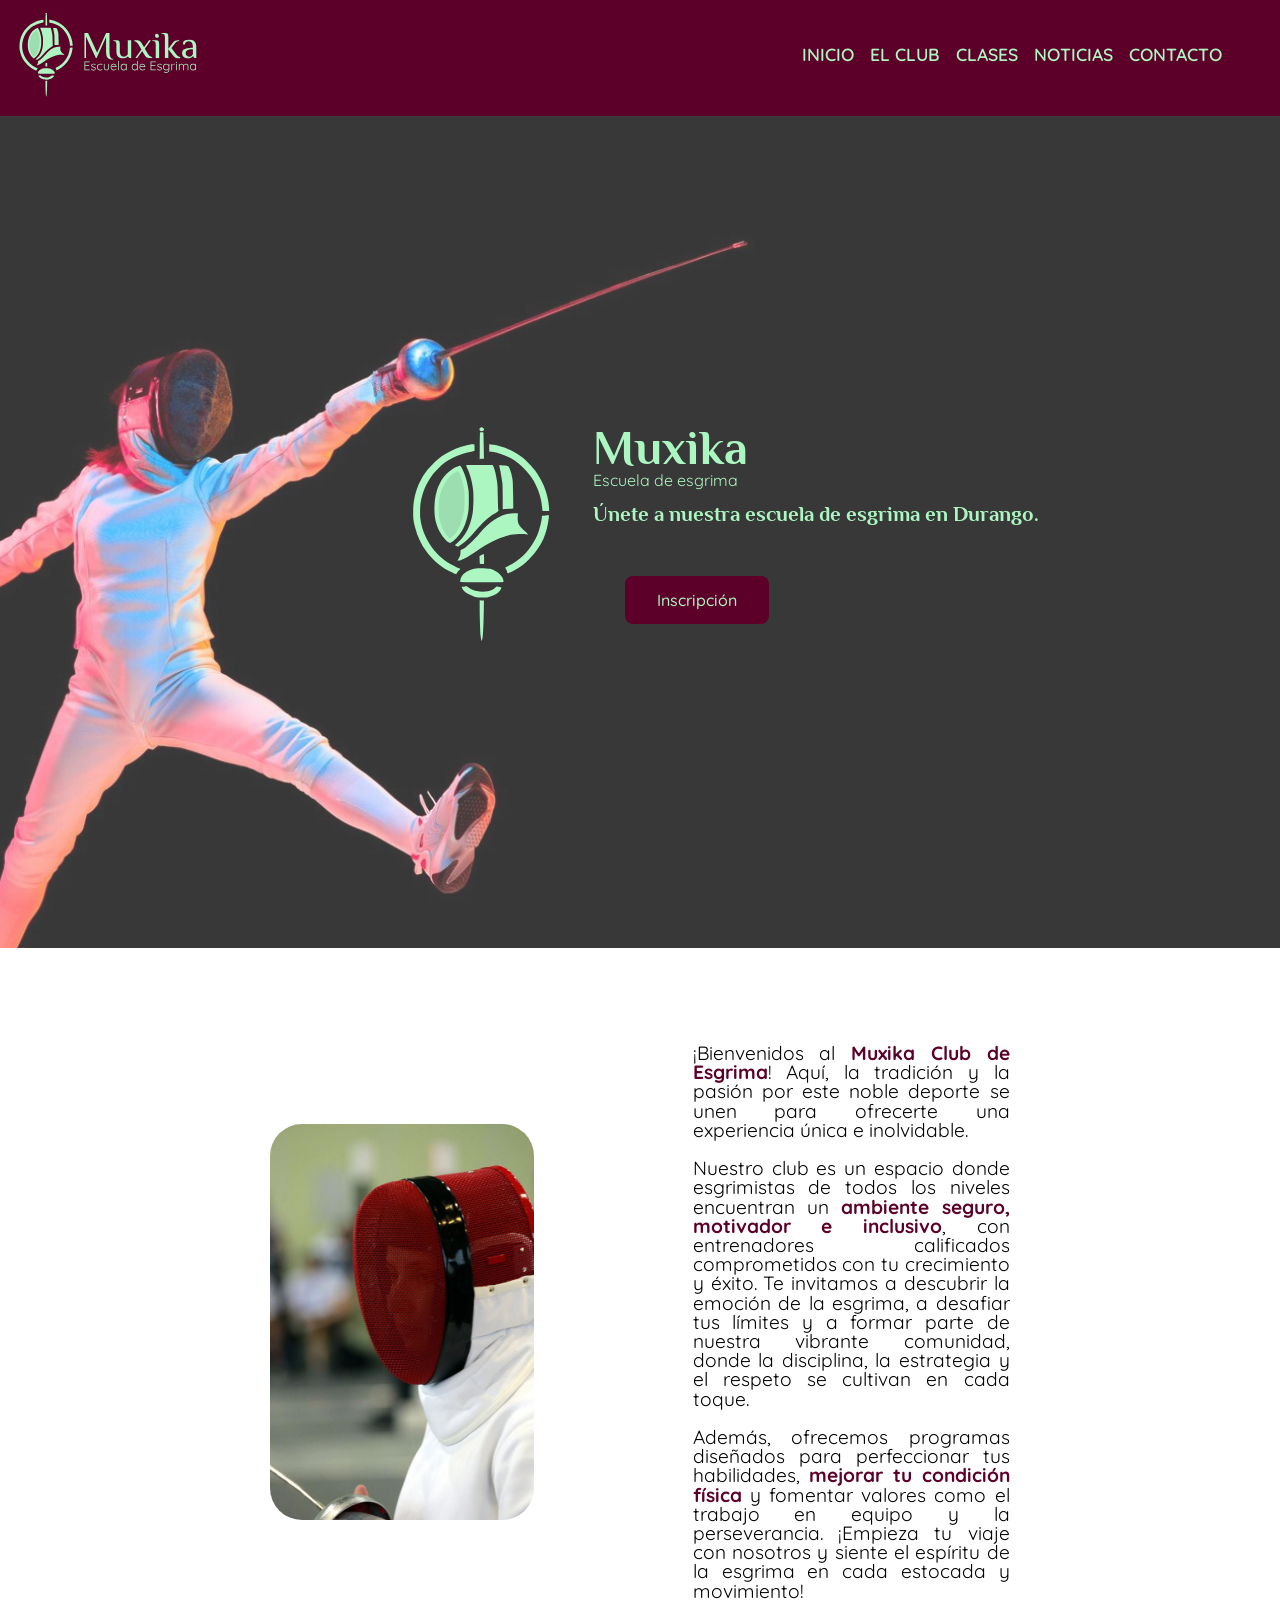
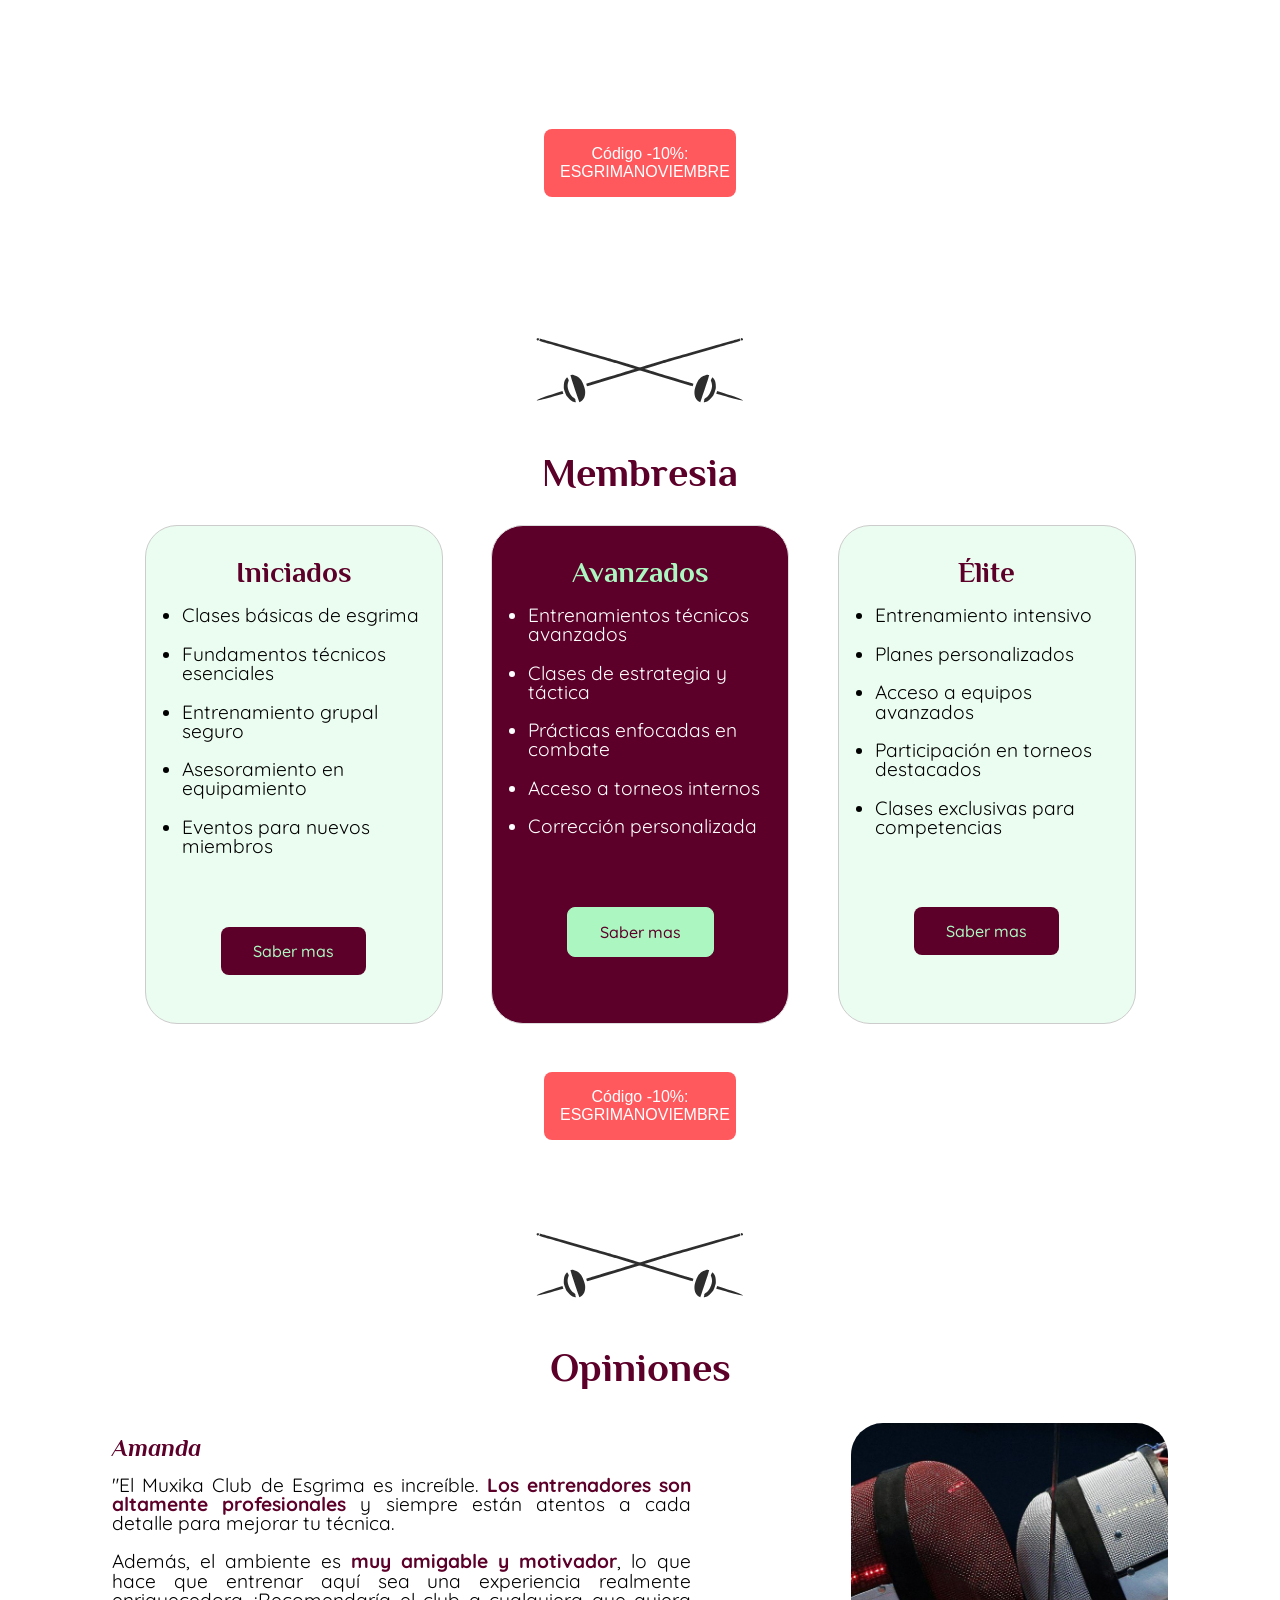
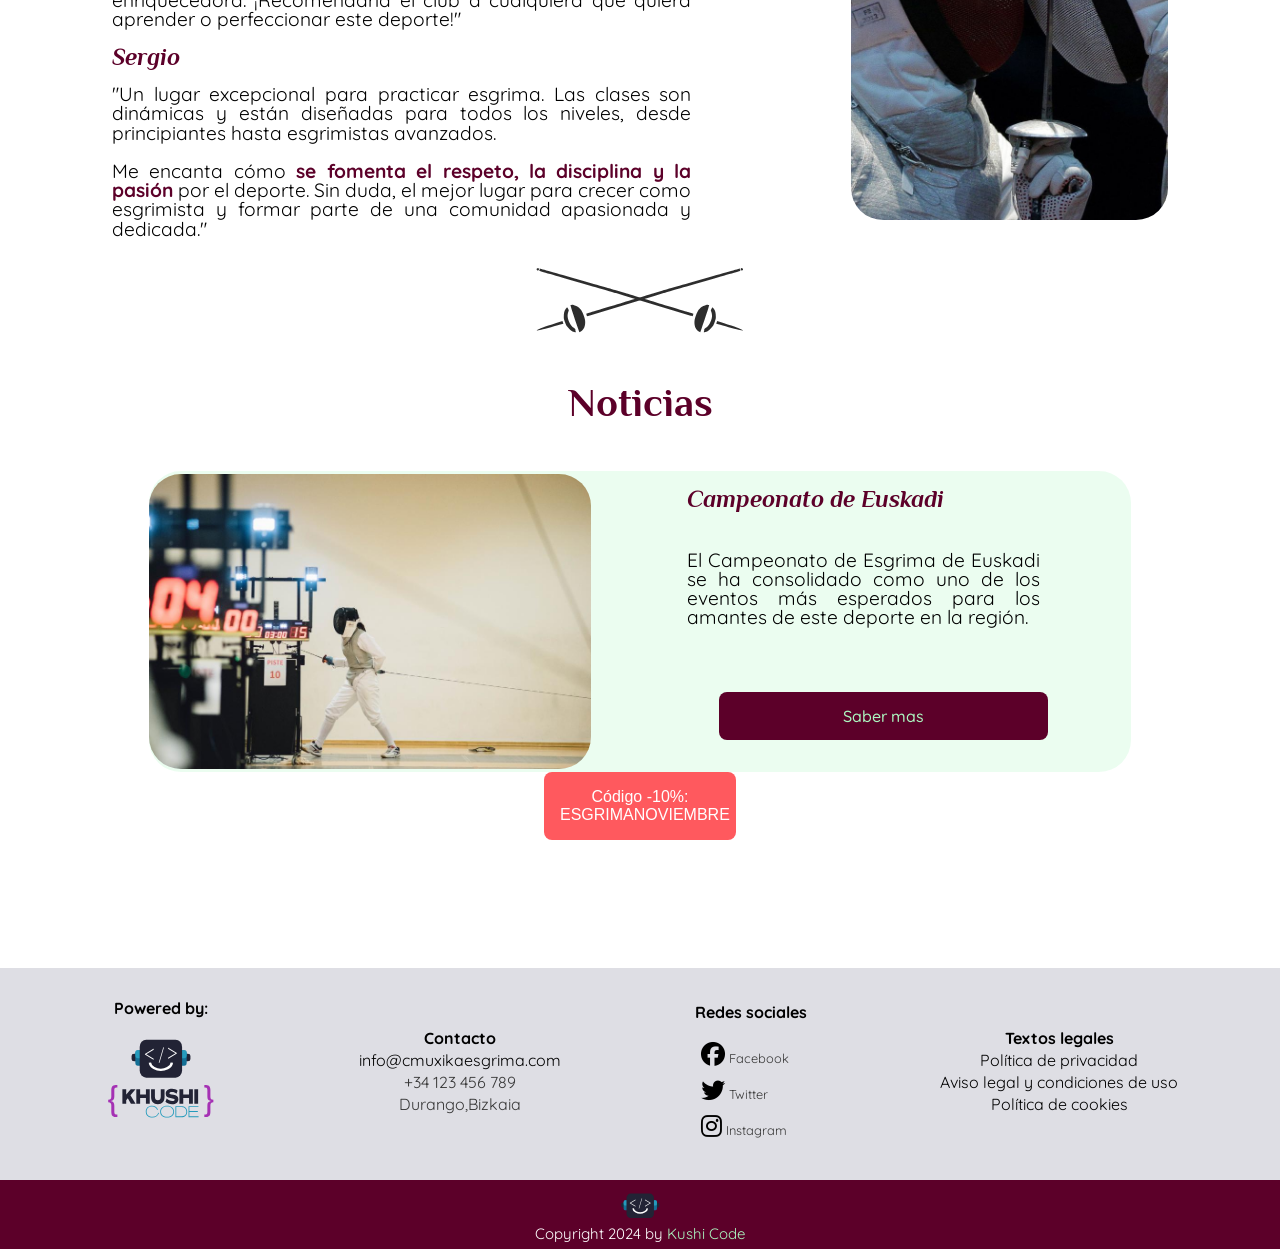
==== commit 7baf62a2: "botones animados" ====
--- a/index.html
+++ b/index.html
@@ -76,6 +76,7 @@
           espíritu de la esgrima en cada estocada y movimiento!
         </p>
       </article>
+      <div class="paraelboton"><button class="buttonDescuento2" type="button">Código -10%: ESGRIMANOVIEMBRE</button></div>
       <article>
         <h3 class="h3-inicio-membresia separador">Membresia</h3>
         <div class="cards-container">
@@ -123,6 +124,8 @@
           </div>
         </div>
       </article>
+      <div class="paraelboton"><button class="buttonDescuento2" type="button">Código -10%: ESGRIMANOVIEMBRE </button>
+      </div>
       <!--opiniones-->
       <h3 class="h3-inicio-opiniones separador">Opiniones</h3>
       <article class="contenedor-p-img-3">
@@ -165,6 +168,7 @@
         </article>
       </div>
     </section>
+    <div class="paraelboton"><button class="buttonDescuento2" type="button">Código -10%: ESGRIMANOVIEMBRE</button></div>
 
   </main>
 <!---- footer  section-->  
--- a/styles/style.css
+++ b/styles/style.css
@@ -185,115 +185,6 @@
   color: var(--azul-claro);
 }
 
-
-  /*:-Animación botón--*/
-
-  @keyframes float {
-    10% {
-      box-shadow: 0 5px 15px 0px rgba(0,0,0,0.6);
-      transform: translatey(0px);
-    }
-    50% {
-      box-shadow: 0 25px 15px 0px rgba(0,0,0,0.2);
-      transform: translatey(-20px);
-    }
-    100% {
-      box-shadow: 0 5px 15px 0px rgba(0,0,0,0.6);
-      transform: translatey(0px);
-    }
-  }
-
-  /*---*/
-
-  .buttonDescuento {
-
-    background-color: var(--bittersweet); 
-    border: none;
-    border-radius: 0.5rem;
-    color: white;
-    padding: 1rem 1rem;
-    text-align: center;
-    text-decoration: none;
-    
-    font-size: 16px;
-    font-weight:500;
-    cursor: pointer;
-    transition-duration: 0.1s;
-    
-    animation: float 6s ease-in-out infinite;
-    float: right;
-     width: 12rem;
-    
-    }
-  
-    .buttonDescuento:hover{
-    background-color: var(--celadon);
-    color: var(--tyrian-purple);
-    }
-
-        /*:-Animación botón2--*/
-
-        @keyframes float2 {
-          10% {
-           
-            transform: translatey(0px);
-          }
-          50% {
-            transform: translatey(-20px);
-          }
-          100% {
-            transform: translatey(0px);
-          }
-        }
-      
-        /*---*/
-
-    .paraelboton{
-      /*background-color: black;*/
-      display: flex;
-      justify-content: center;   
-     animation: float2 6s ease-in-out infinite;
- 
-}
-
-    @keyframes slide-in {
-      from {
-       transform: translateX(100rem);
-
-        
-      }
-    
-      to {
-        transform: translateX(0%);
-        
-      }
-
-    }
-  
-
-    .buttonDescuento2 {
-
-      background-color: var(--bittersweet); 
-      border: none;
-      border-radius: 0.5rem;
-      color: white;
-      padding: 1rem 1rem;
-      text-align: center;
-      text-decoration: none;
-      font-size: 16px;
-      font-weight:500;
-      cursor: pointer;
-      cursor: hand;
-      transition-duration: 0.1s;
-      animation: slide-in 2s ease-in-out infinite;
-      width: 12rem;
-  }
-  
-    .buttonDescuento2:hover{
-    background-color: var(--celadon);
-    color: var(--tyrian-purple);
-    }
-  
 .button {
 	background-color: var(--tyrian-purple); /* Green */
 	border: none;
--- a/styles/home.css
+++ b/styles/home.css
@@ -54,6 +54,83 @@
   text-align: justify;
 }
 
+/*BOTONES ANIMADOS*/
+
+/*ANIMACIÓN buttonDescuento*/
+  @keyframes float {
+    10% {
+      box-shadow: 0 5px 15px 0px rgba(0,0,0,0.6);
+      transform: translatey(0px);
+    }
+    50% {
+      box-shadow: 0 25px 15px 0px rgba(0,0,0,0.2);
+      transform: translatey(-1rem);
+    }
+    100% {
+      box-shadow: 0 5px 15px 0px rgba(0,0,0,0.6);
+      transform: translatey(0px);
+    }
+  }
+
+/*Animación buttonDescuento2--*/
+
+        @keyframes float2 {
+          10% {
+            transform: translatey(0px);
+          }
+          50% {
+            transform: translatey(-20px);
+          }
+          100% {
+            transform: translatey(0px);
+          }
+        }
+      
+    .paraelboton{
+      display: flex;
+      justify-content: center;   
+      animation: float2 5s ease-in-out infinite;
+    }
+
+    @keyframes slide-in {
+
+      0% {
+        transform: translateX(100rem);
+      }
+      30% {
+        transform: translateX(0%);
+      }
+      70% {
+        transform: translateX(0%);
+      }
+      100% {
+        transform: translateX(-100rem);
+      }
+
+    }
+  
+    .buttonDescuento2 {
+      background-color: var(--bittersweet); 
+      border: none;
+      border-radius: 0.5rem;
+      color: white;
+      padding: 1rem 1rem;
+      text-align: center;
+      text-decoration: none;
+      font-size: 16px;
+      font-weight:500;
+      cursor: pointer;
+      cursor: hand;
+      transition-duration: 0.1s;
+      animation: slide-in 11s ease-in-out infinite;
+      width: 12rem;
+  }
+
+    .buttonDescuento2:hover{
+    background-color: var(--celadon);
+    color: var(--tyrian-purple);
+    }
+
 /*bienvenidos*/
 
 .contenedor-p-img {
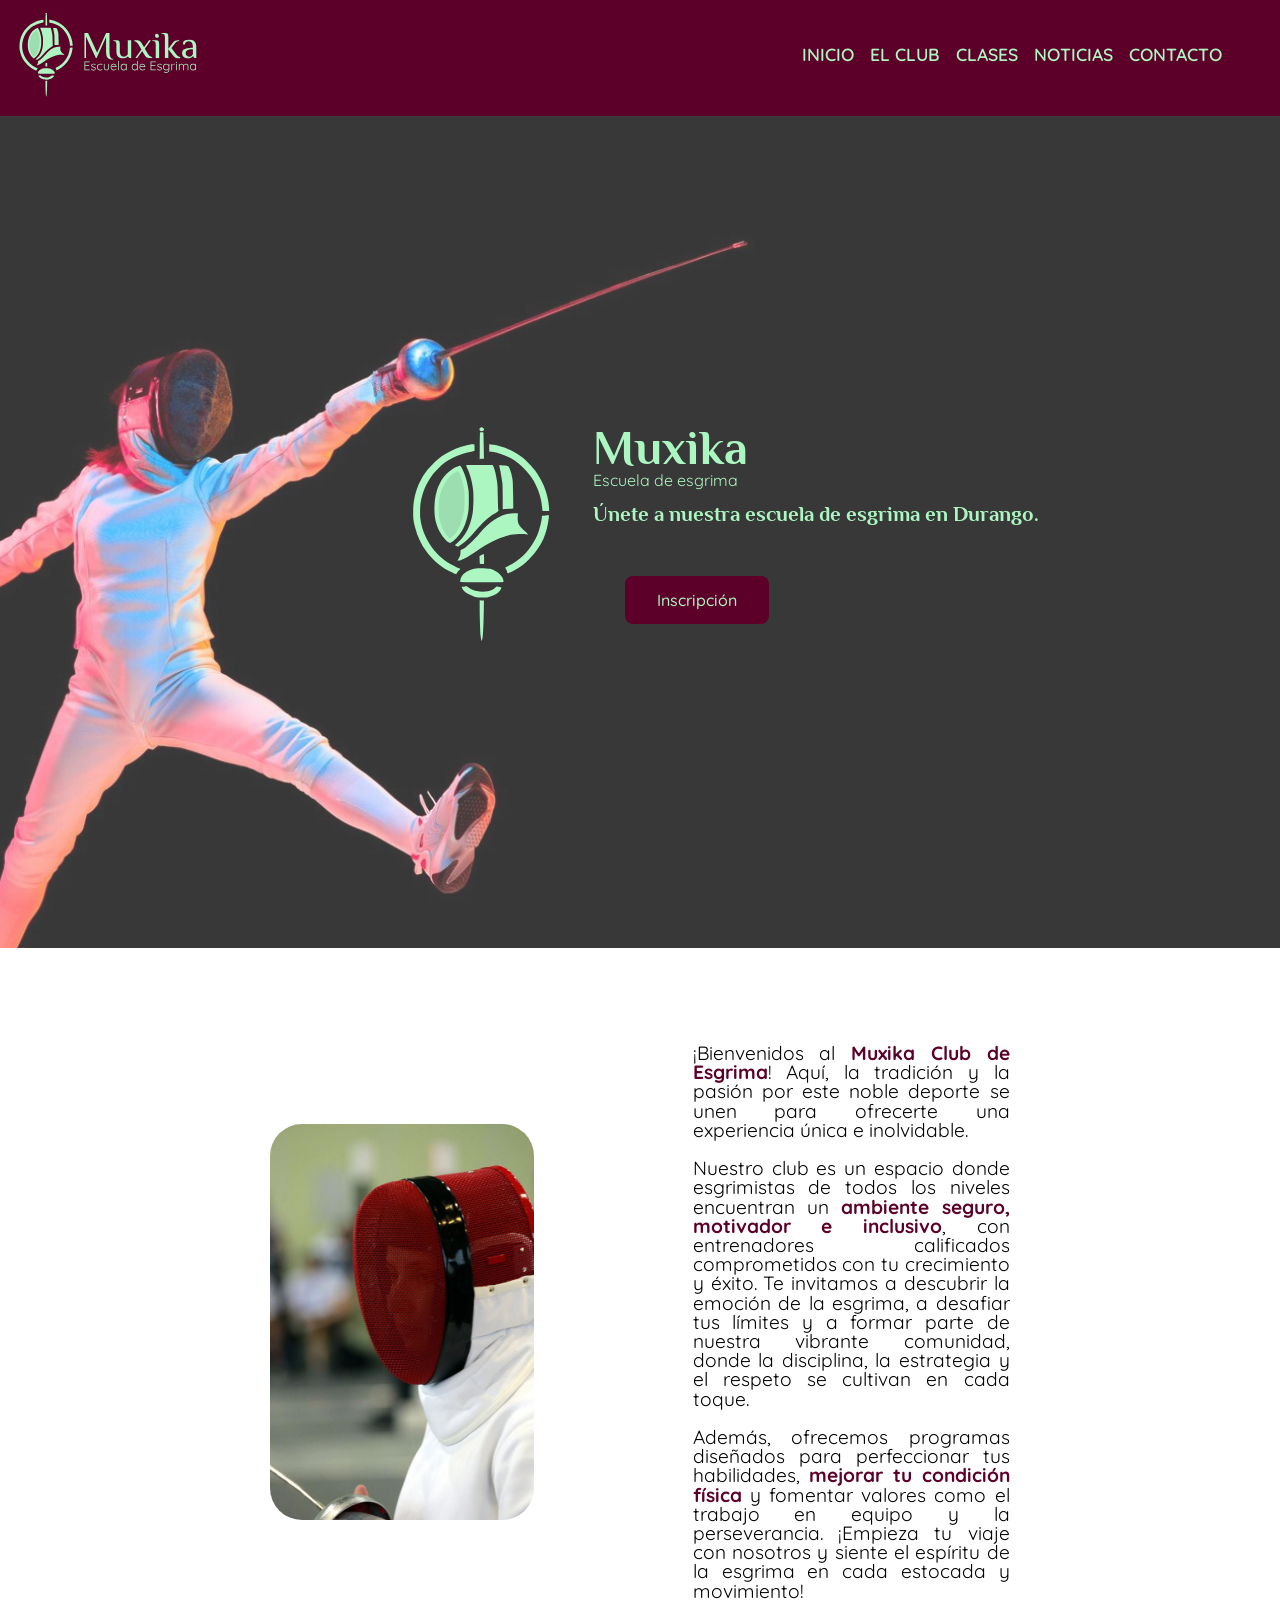
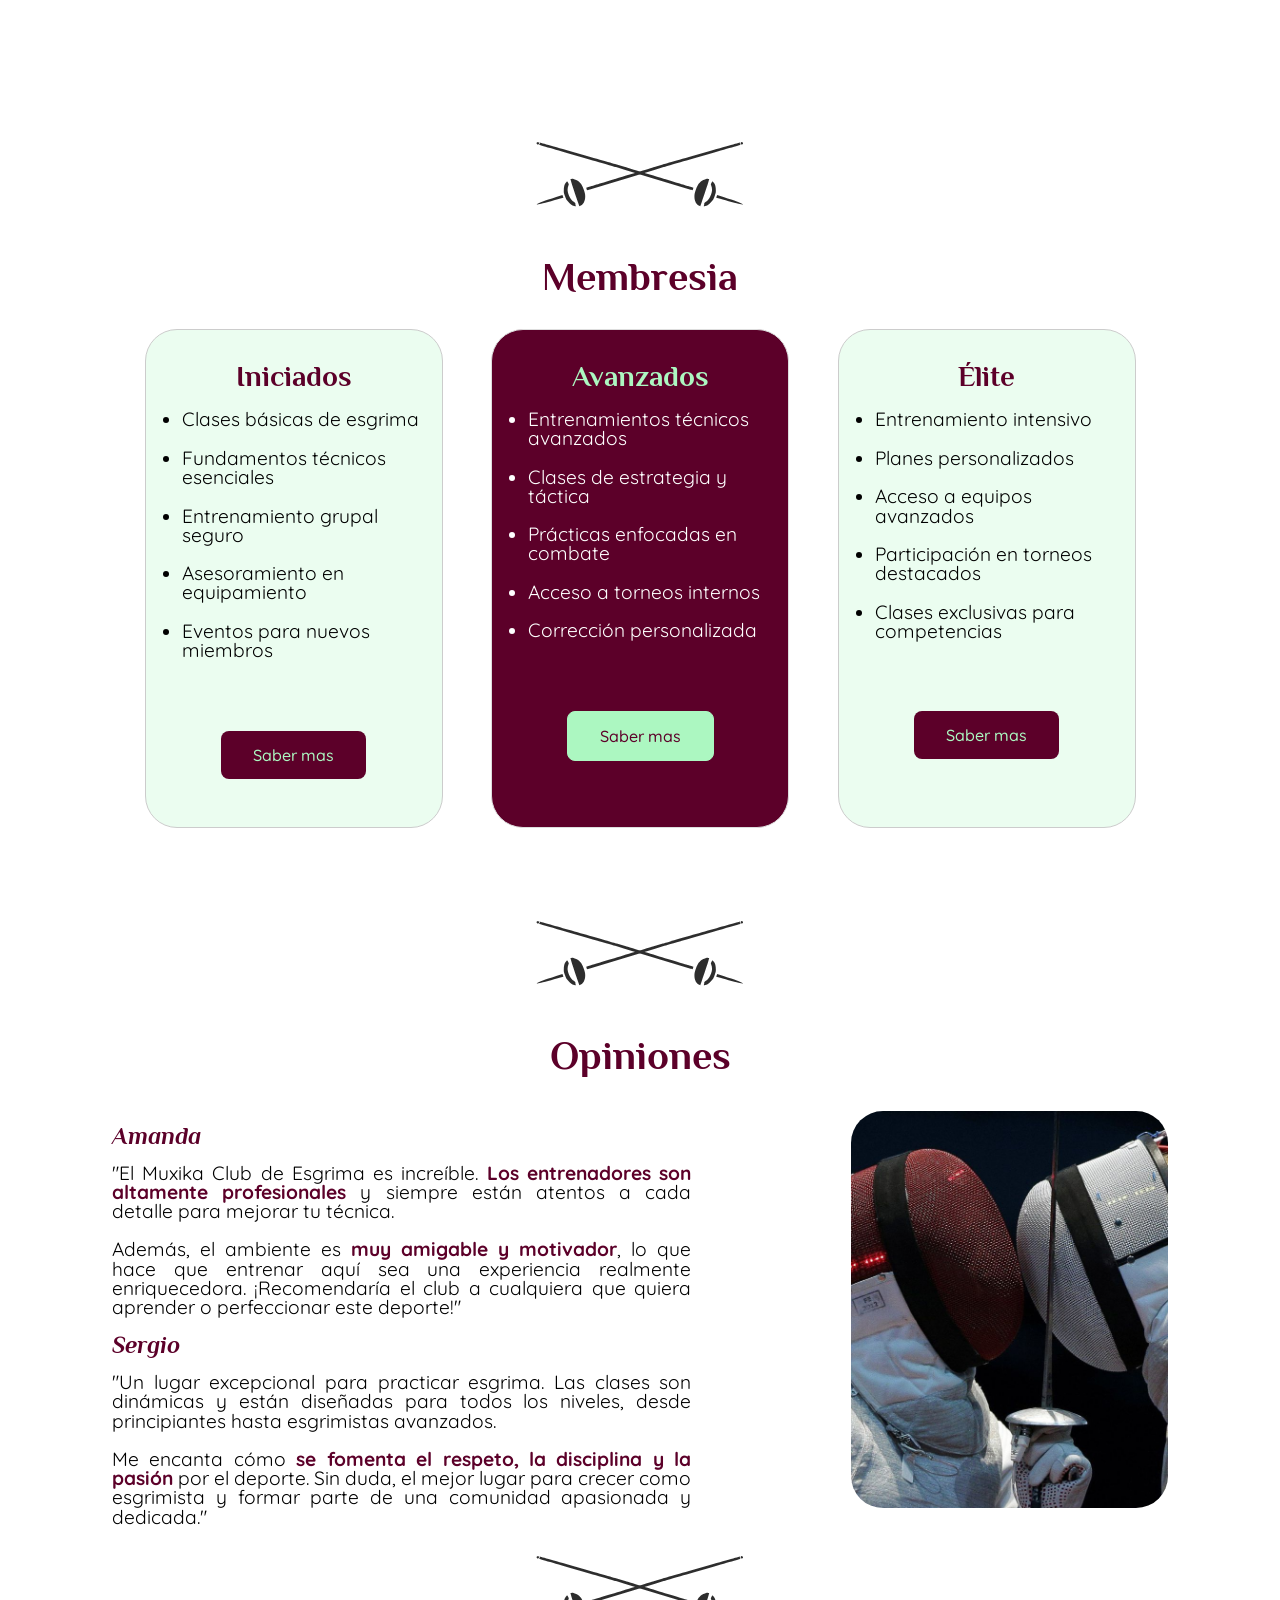
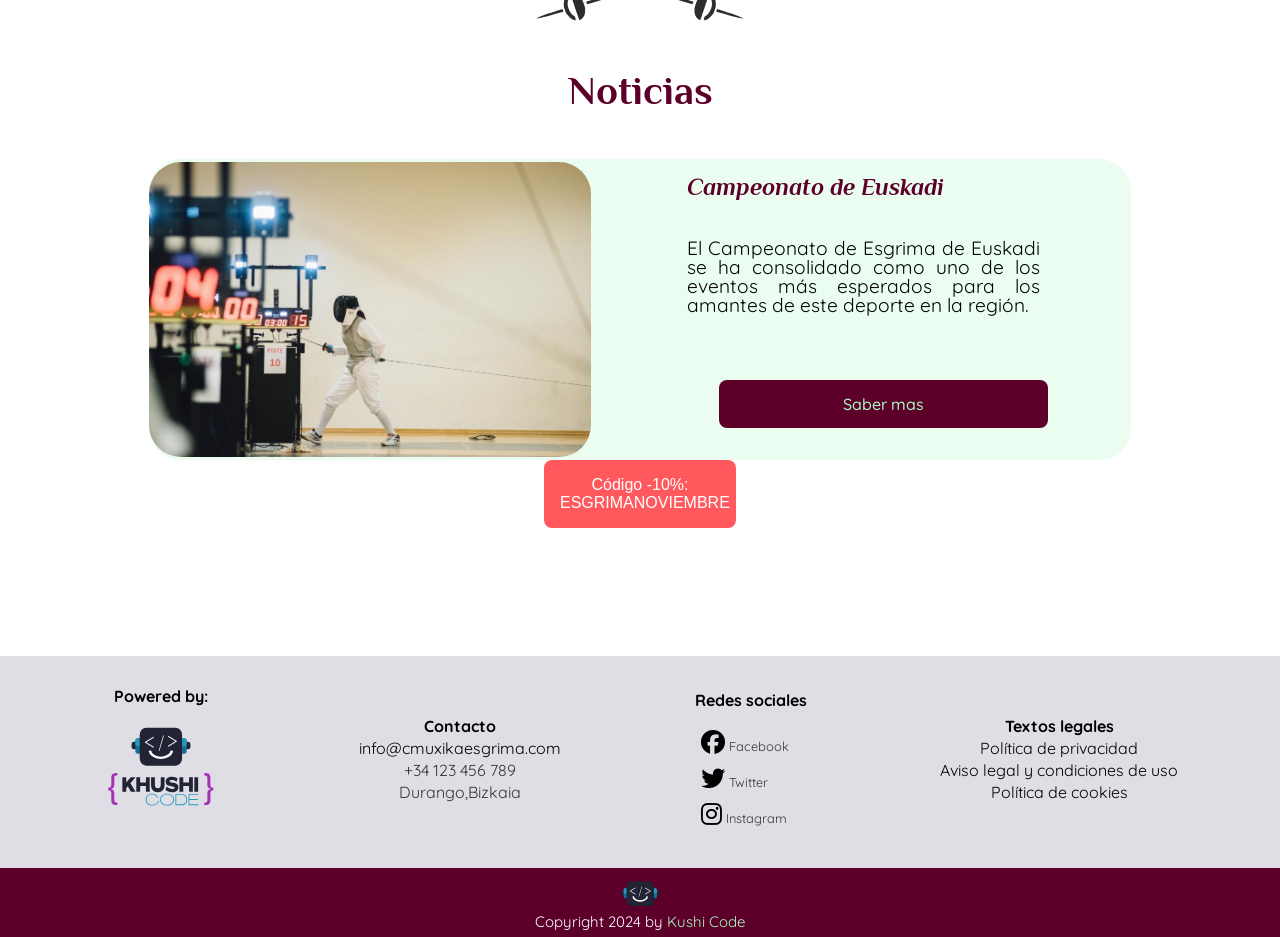
==== commit 0a839a32: "pop up" ====
--- a/index.html
+++ b/index.html
@@ -76,7 +76,7 @@
           espíritu de la esgrima en cada estocada y movimiento!
         </p>
       </article>
-      <div class="paraelboton"><button class="buttonDescuento2" type="button">Código -10%: ESGRIMANOVIEMBRE</button></div>
+  
       <article>
         <h3 class="h3-inicio-membresia separador">Membresia</h3>
         <div class="cards-container">
@@ -124,8 +124,7 @@
           </div>
         </div>
       </article>
-      <div class="paraelboton"><button class="buttonDescuento2" type="button">Código -10%: ESGRIMANOVIEMBRE </button>
-      </div>
+
       <!--opiniones-->
       <h3 class="h3-inicio-opiniones separador">Opiniones</h3>
       <article class="contenedor-p-img-3">
@@ -168,7 +167,43 @@
         </article>
       </div>
     </section>
-    <div class="paraelboton"><button class="buttonDescuento2" type="button">Código -10%: ESGRIMANOVIEMBRE</button></div>
+
+    <div class="paraelboton">
+        <button class="buttonDescuento2" type="button" id="openPopup">Código -10%: ESGRIMANOVIEMBRE</button>
+    </div>
+
+    <div class="popup" id="popup">
+      <button class="close-btn" id="closePopup">X</button>
+      <span class="estiloPopup">Utiliza el código <b>ESGRIMANOVIEMBRE</b> para obtener un 10% de descuento en la primera cuota.</span>
+      <a href="contact.html" class="button">Inscripción</a>
+      
+    </div>
+
+    <script>
+      
+      const openPopupButton = document.getElementById('openPopup');
+      const closePopupButton = document.getElementById('closePopup');
+      const popup = document.getElementById('popup');
+      
+  
+        openPopupButton.addEventListener('click', () => {
+        popup.style.display = 'block';
+        overlay.style.display = 'block';
+      });
+  
+      // Cerrar el pop-up
+      closePopupButton.addEventListener('click', () => {
+        popup.style.display = 'none';
+        overlay.style.display = 'none';
+      });
+  
+      // Cerrar el pop-up al hacer clic en el fondo oscuro
+      overlay.addEventListener('click', () => {
+        popup.style.display = 'none';
+        overlay.style.display = 'none';
+      });
+    </script>
+
 
   </main>
 <!---- footer  section-->  
--- a/styles/style.css
+++ b/styles/style.css
@@ -416,6 +416,7 @@
 .footer-bottom > p {
   text-align: center;
   margin: 0 auto;
+  color: white;
 }
 
 
@@ -492,7 +493,7 @@
   }
 
 ul.nav1  {
-  background-color: var(--bittersweet);
+  background-color: var(--violet-jtc);
 }
 
 .navigator img{
--- a/styles/home.css
+++ b/styles/home.css
@@ -421,6 +421,44 @@
   animation-duration: 5s;
 }
 
+
+.popup {
+  position: fixed;
+  top: 50%;
+  left: 50%;
+  transform: translate(-50%, -50%);
+  width: 16rem;
+  background: rgb(184, 174, 174);
+  box-shadow: 0 4px 8px rgba(0, 0, 0, 0.2);
+  border-radius: 0.5rem;
+  display: none; 
+  padding: 1rem;
+  padding-top: 2rem;
+  z-index: 1000;
+  font-size: 1.2rem;
+}
+
+.estiloPopup{
+  padding-top: 3rem;
+  line-height: 1.5rem;
+  
+}
+
+.close-btn {
+background: var(--tyrian-purple);
+color: white;
+border: none;
+padding: 0.4rem 0.4rem;
+float: right;
+cursor: pointer;
+
+}
+
+.close-btn:hover {
+background:var(--bittersweet);
+}
+
+
 @media only screen and (max-width: 530px) {
 
   .hero {
@@ -450,7 +488,10 @@
   }
 
 
-
+}
+
+.estiloPopup{
+  color:black;
 }
 
 @media screen and (max-width: 841px) {
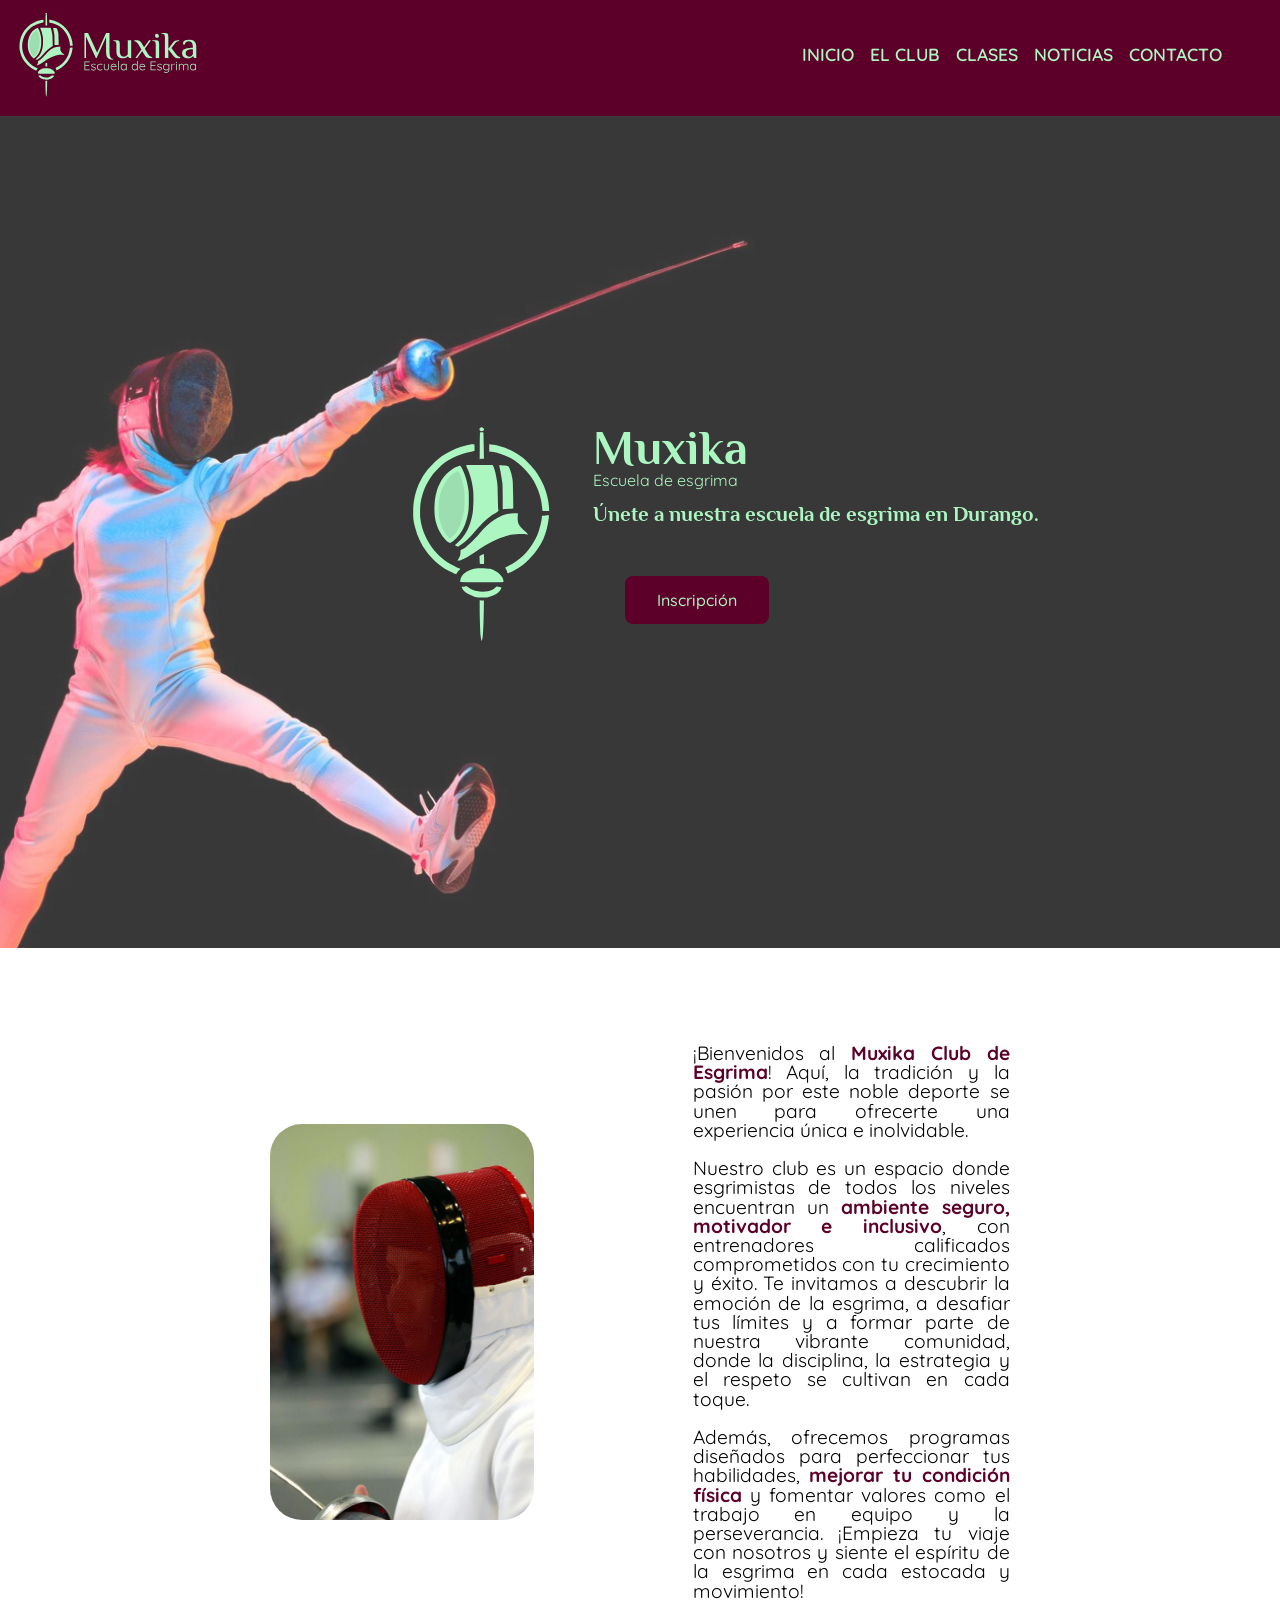
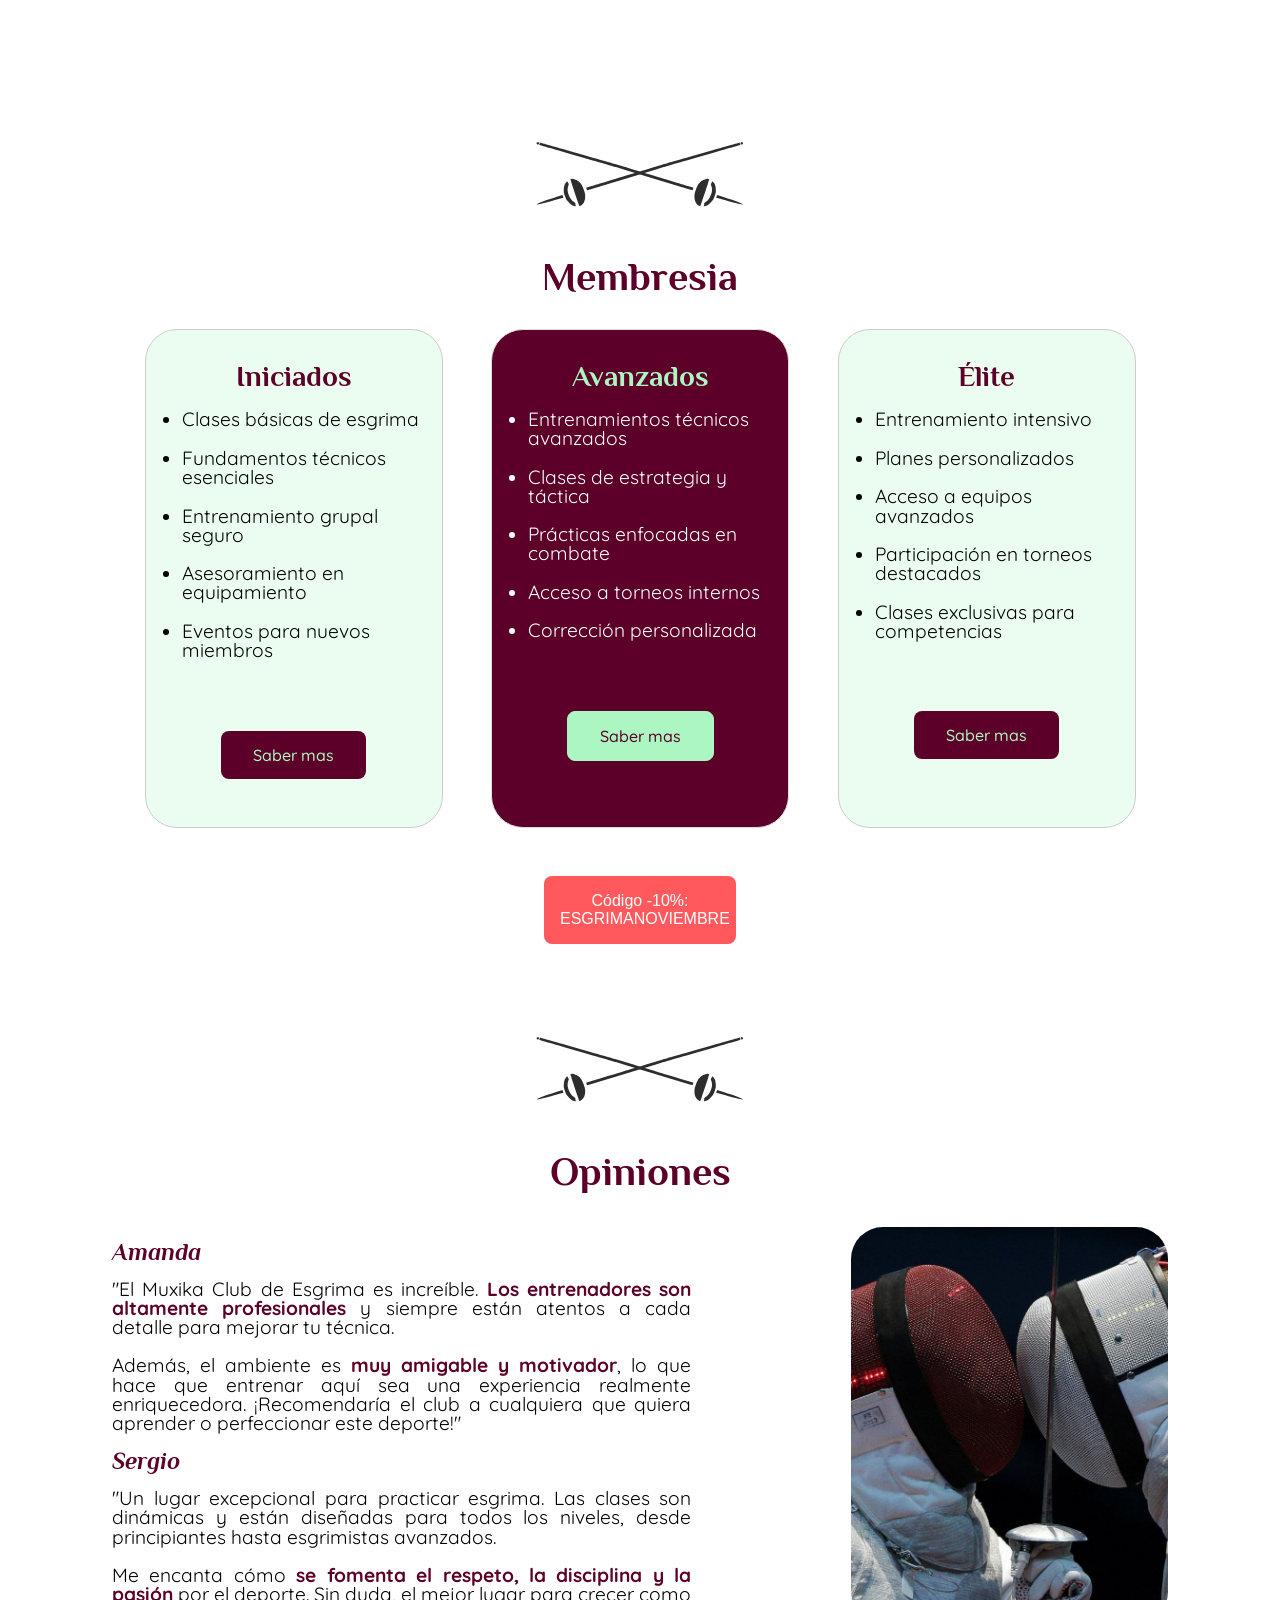
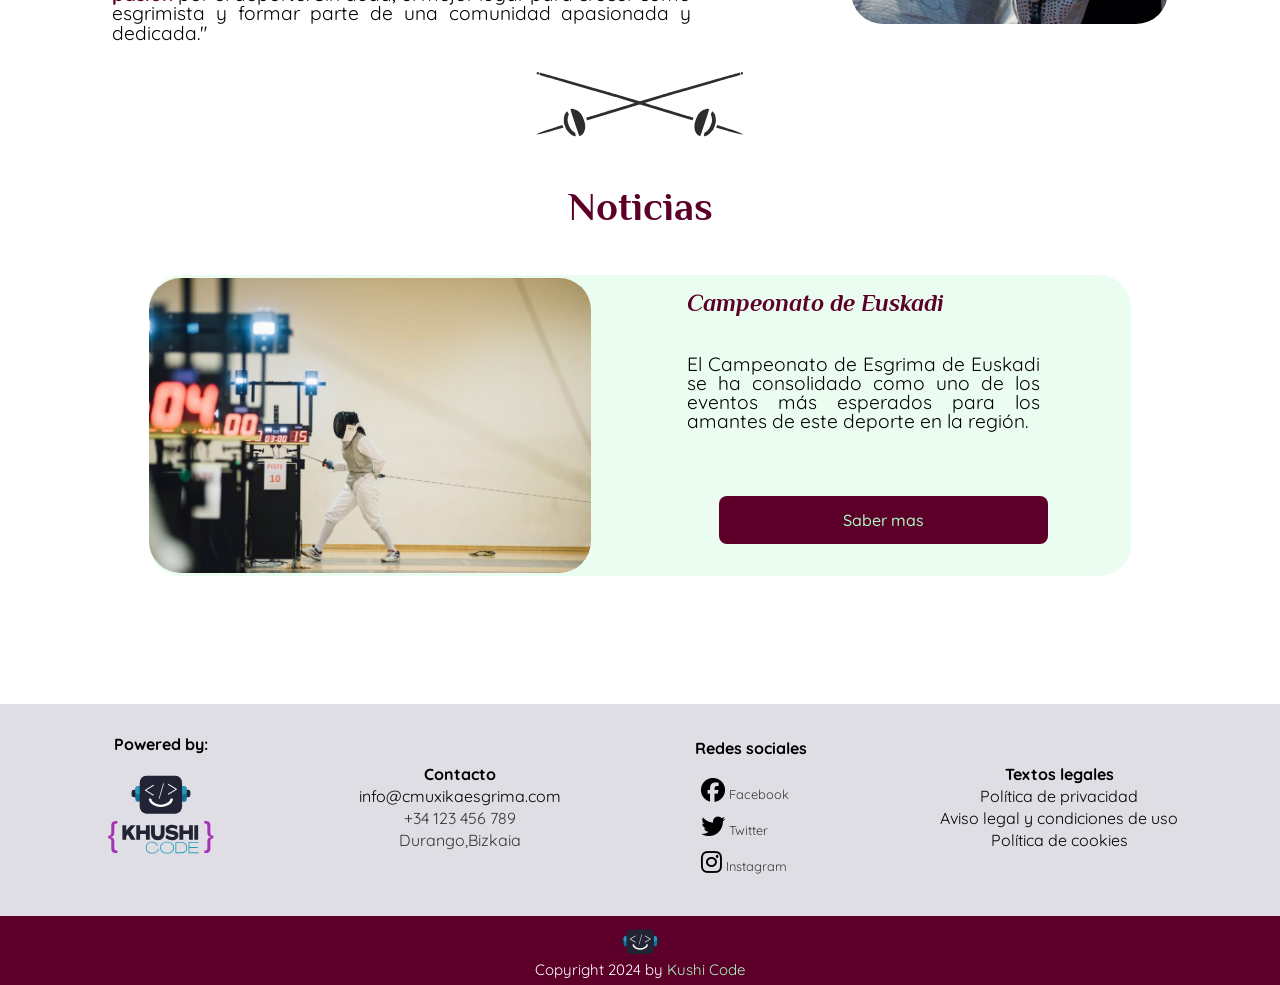
==== commit d88062e8: "mover boton descuentos" ====
--- a/index.html
+++ b/index.html
@@ -124,6 +124,35 @@
           </div>
         </div>
       </article>
+
+
+    <div class="paraelboton">
+      <button class="buttonDescuento2" type="button" id="openPopup">Código -10%: ESGRIMANOVIEMBRE</button>
+  </div>
+
+  <div class="popup" id="popup">
+    <button class="close-btn" id="closePopup">X</button>
+    <span class="estiloPopup">Utiliza el código <b>ESGRIMANOVIEMBRE</b> para obtener un 10% de descuento en la primera cuota.</span>
+    <a href="contact.html" class="button">Inscripción</a>
+    
+  </div>
+
+  <script>
+    
+    const openPopupButton = document.getElementById('openPopup');
+    const closePopupButton = document.getElementById('closePopup');
+    const popup = document.getElementById('popup');
+    
+    openPopupButton.addEventListener('click', () => {
+    popup.style.display = 'block';
+    
+    });
+
+    closePopupButton.addEventListener('click', () => {
+      popup.style.display = 'none';
+    });
+
+  </script>
 
       <!--opiniones-->
       <h3 class="h3-inicio-opiniones separador">Opiniones</h3>
@@ -168,43 +197,6 @@
       </div>
     </section>
 
-    <div class="paraelboton">
-        <button class="buttonDescuento2" type="button" id="openPopup">Código -10%: ESGRIMANOVIEMBRE</button>
-    </div>
-
-    <div class="popup" id="popup">
-      <button class="close-btn" id="closePopup">X</button>
-      <span class="estiloPopup">Utiliza el código <b>ESGRIMANOVIEMBRE</b> para obtener un 10% de descuento en la primera cuota.</span>
-      <a href="contact.html" class="button">Inscripción</a>
-      
-    </div>
-
-    <script>
-      
-      const openPopupButton = document.getElementById('openPopup');
-      const closePopupButton = document.getElementById('closePopup');
-      const popup = document.getElementById('popup');
-      
-  
-        openPopupButton.addEventListener('click', () => {
-        popup.style.display = 'block';
-        overlay.style.display = 'block';
-      });
-  
-      // Cerrar el pop-up
-      closePopupButton.addEventListener('click', () => {
-        popup.style.display = 'none';
-        overlay.style.display = 'none';
-      });
-  
-      // Cerrar el pop-up al hacer clic en el fondo oscuro
-      overlay.addEventListener('click', () => {
-        popup.style.display = 'none';
-        overlay.style.display = 'none';
-      });
-    </script>
-
-
   </main>
 <!---- footer  section-->  
   <footer>
--- a/styles/style.css
+++ b/styles/style.css
@@ -472,6 +472,8 @@
   text-transform: uppercase;
 }
 
+
+
 @media only screen and (max-width: 840px) {
   
 header {
